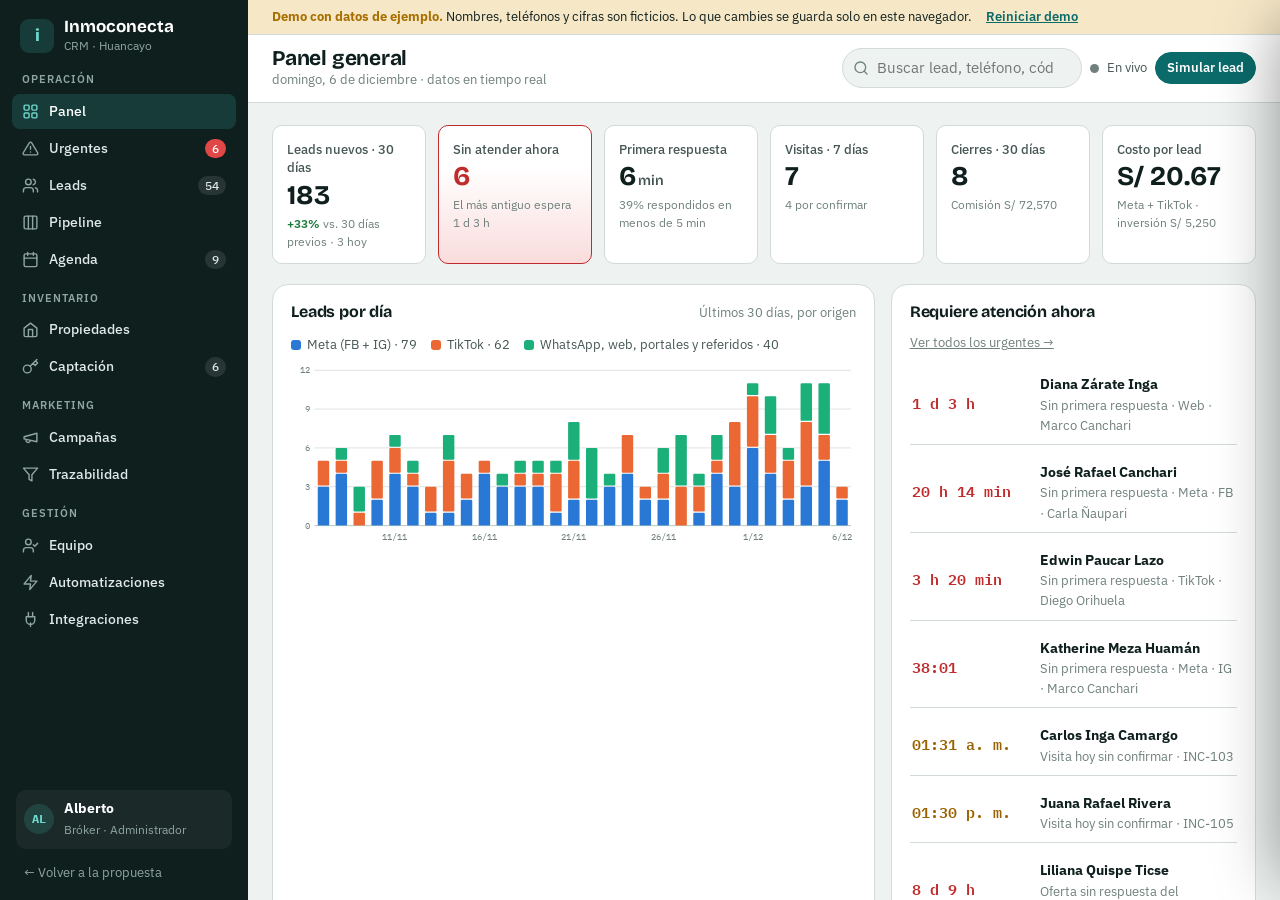
==== site/demo.html @ 9db03228 "Propuesta y demo funcional del CRM para Inmoconecta Huancayo - Página de propuesta para Alberto: dia" ====
<!doctype html>
<html lang="es">
<head>
<meta charset="utf-8">
<meta name="viewport" content="width=device-width, initial-scale=1, viewport-fit=cover">
<title>Inmoconecta CRM · Demo</title>
<meta name="description" content="Demo funcional del CRM propuesto para Inmoconecta Huancayo: leads de Meta y TikTok, urgentes, pipeline, stock de propiedades, captación y trazabilidad.">
<link rel="preconnect" href="https://fonts.googleapis.com">
<link rel="preconnect" href="https://fonts.gstatic.com" crossorigin>
<link rel="stylesheet" href="https://fonts.googleapis.com/css2?family=Bricolage+Grotesque:opsz,wght@12..96,500;12..96,700;12..96,800&family=IBM+Plex+Mono:wght@400;500;600&family=IBM+Plex+Sans:wght@400;500;600;700&display=swap">
<link rel="stylesheet" href="assets/base.css">
<link rel="stylesheet" href="assets/demo.css">
</head>
<body>
<div class="app">
  <aside class="side" id="side" aria-label="Menú principal">
    <div class="brand">
      <div class="brand-mark" aria-hidden="true">i</div>
      <div>
        <div class="brand-name">Inmoconecta</div>
        <div class="brand-sub">CRM · Huancayo</div>
      </div>
    </div>
    <nav class="nav" id="nav"></nav>
    <div class="side-foot">
      <div class="me">
        <span class="avatar">AL</span>
        <div><b>Alberto</b><span>Bróker · Administrador</span></div>
      </div>
      <a class="side-link" href="index.html">← Volver a la propuesta</a>
    </div>
  </aside>

  <div class="main">
    <div class="demo-banner" role="note">
      <span><b>Demo con datos de ejemplo.</b> Nombres, teléfonos y cifras son ficticios. Lo que cambies se guarda solo en este navegador.</span>
      <button type="button" id="reset-demo">Reiniciar demo</button>
    </div>
    <header class="top">
      <button class="btn ghost sm menu-btn" id="menu-btn" type="button" aria-label="Abrir menú"></button>
      <div class="top-titles">
        <h1 id="page-title">Panel</h1>
        <div class="sub" id="page-sub"></div>
      </div>
      <div class="top-actions">
        <div class="search">
          <span id="search-ic"></span>
          <input id="global-search" type="search" placeholder="Buscar lead, teléfono, código…" autocomplete="off" aria-label="Buscar">
          <div class="search-results" id="search-results" hidden></div>
        </div>
        <label class="live-toggle" id="live-toggle" title="Cuando está activo, entra un lead simulado de Meta o TikTok cada 45 segundos">
          <span class="live-dot"></span><span class="lbl">En vivo</span>
        </label>
        <button class="btn primary sm" id="sim-lead" type="button">Simular lead</button>
      </div>
    </header>
    <main class="view" id="view" tabindex="-1"></main>
  </div>
</div>

<div class="scrim" id="scrim" hidden></div>
<aside class="drawer" id="drawer" aria-hidden="true" role="dialog" aria-modal="true" aria-labelledby="dr-title"></aside>
<div class="toasts" id="toasts" aria-live="polite"></div>

<script src="assets/demo-data.js"></script>
<script src="assets/demo-app.js"></script>
</body>
</html>
---- site/assets/base.css ----
/* Sistema visual compartido: propuesta + demo.
   Concepto: valle del Mantaro — tinta petróleo profunda, acento verde-azulado de laguna andina,
   dorado de ichu para lo que merece atención. Superficies frías, tipografía con carácter en títulos. */
:root {
  --bg: #eef2f1;
  --surface: #ffffff;
  --surface-2: #e4eae9;
  --surface-3: #d8e0de;
  --ink: #0f1f1e;
  --ink-2: #455654;
  --muted: #6f807d;
  --line: #d2dbd9;
  --line-strong: #b7c3c1;
  --accent: #0a6b6a;
  --accent-hover: #075554;
  --accent-ink: #ffffff;
  --accent-soft: #d3ebe8;
  --gold: #a86f00;
  --gold-soft: #f6e8c7;
  --ok: #1b7a3c;
  --ok-soft: #d8efdf;
  --warn: #9a6200;
  --warn-soft: #fbecc8;
  --crit: #c02b2b;
  --crit-soft: #fadcdc;
  --crit-deep: #7d1515;
  --series-1: #2a78d6;
  --series-2: #eb6834;
  --series-3: #1baf7a;
  --shadow: 0 1px 2px rgba(15, 31, 30, .06), 0 8px 24px -12px rgba(15, 31, 30, .18);
  --font-display: "Bricolage Grotesque", "Avenir Next", "Segoe UI", system-ui, sans-serif;
  --font-body: "IBM Plex Sans", "Segoe UI", system-ui, -apple-system, sans-serif;
  --font-mono: "IBM Plex Mono", ui-monospace, "SFMono-Regular", Menlo, monospace;
  --r-sm: 6px;
  --r-md: 10px;
  --r-lg: 16px;
}
@media (prefers-color-scheme: dark) {
  :root:not([data-theme="light"]) {
    --bg: #0b1414;
    --surface: #121e1e;
    --surface-2: #192828;
    --surface-3: #213333;
    --ink: #e5eeec;
    --ink-2: #a8b9b6;
    --muted: #7d908d;
    --line: #253736;
    --line-strong: #35494a;
    --accent: #3cbcb1;
    --accent-hover: #5fd0c6;
    --accent-ink: #042221;
    --accent-soft: #123a38;
    --gold: #e3ab35;
    --gold-soft: #3a2c10;
    --ok: #47c173;
    --ok-soft: #133321;
    --warn: #e7a63c;
    --warn-soft: #3a2a0e;
    --crit: #f06767;
    --crit-soft: #3e1717;
    --crit-deep: #ff9a9a;
    --series-1: #3987e5;
    --series-2: #d95926;
    --series-3: #199e70;
    --shadow: 0 1px 2px rgba(0, 0, 0, .4), 0 10px 30px -14px rgba(0, 0, 0, .7);
    color-scheme: dark;
  }
}
:root[data-theme="dark"] {
  --bg: #0b1414;
  --surface: #121e1e;
  --surface-2: #192828;
  --surface-3: #213333;
  --ink: #e5eeec;
  --ink-2: #a8b9b6;
  --muted: #7d908d;
  --line: #253736;
  --line-strong: #35494a;
  --accent: #3cbcb1;
  --accent-hover: #5fd0c6;
  --accent-ink: #042221;
  --accent-soft: #123a38;
  --gold: #e3ab35;
  --gold-soft: #3a2c10;
  --ok: #47c173;
  --ok-soft: #133321;
  --warn: #e7a63c;
  --warn-soft: #3a2a0e;
  --crit: #f06767;
  --crit-soft: #3e1717;
  --crit-deep: #ff9a9a;
  --series-1: #3987e5;
  --series-2: #d95926;
  --series-3: #199e70;
  --shadow: 0 1px 2px rgba(0, 0, 0, .4), 0 10px 30px -14px rgba(0, 0, 0, .7);
  color-scheme: dark;
}

*, *::before, *::after { box-sizing: border-box; }
html { -webkit-text-size-adjust: 100%; }
body {
  margin: 0;
  background: var(--bg);
  color: var(--ink);
  font-family: var(--font-body);
  font-size: 15px;
  line-height: 1.5;
  -webkit-font-smoothing: antialiased;
}
h1, h2, h3, h4 { font-family: var(--font-display); margin: 0; line-height: 1.12; text-wrap: balance; letter-spacing: -0.01em; }
p { margin: 0; }
a { color: var(--accent); }
button, input, select, textarea { font: inherit; color: inherit; }
:focus-visible { outline: 2px solid var(--accent); outline-offset: 2px; border-radius: 4px; }
.mono, .num { font-family: var(--font-mono); font-variant-numeric: tabular-nums; }
.eyebrow { font-size: 12px; letter-spacing: .08em; text-transform: uppercase; color: var(--muted); font-weight: 600; }

.btn {
  display: inline-flex; align-items: center; justify-content: center; gap: 8px;
  padding: 9px 16px; border-radius: 999px; border: 1px solid var(--line-strong);
  background: var(--surface); color: var(--ink); font-weight: 600; font-size: 14px;
  cursor: pointer; text-decoration: none; white-space: nowrap;
  transition: background .15s, border-color .15s, color .15s;
}
.btn:hover { border-color: var(--accent); color: var(--accent); }
.btn.primary { background: var(--accent); border-color: var(--accent); color: var(--accent-ink); }
.btn.primary:hover { background: var(--accent-hover); border-color: var(--accent-hover); color: var(--accent-ink); }
.btn.ghost { background: transparent; border-color: transparent; }
.btn.ghost:hover { background: var(--surface-2); color: var(--ink); }
.btn.sm { padding: 5px 11px; font-size: 13px; }
.btn.danger { color: var(--crit); }
.btn.danger:hover { border-color: var(--crit); }

.pill {
  display: inline-flex; align-items: center; gap: 6px; padding: 2px 9px; border-radius: 999px;
  font-size: 12px; font-weight: 600; background: var(--surface-2); color: var(--ink-2); white-space: nowrap;
}
.pill.ok { background: var(--ok-soft); color: var(--ok); }
.pill.warn { background: var(--warn-soft); color: var(--warn); }
.pill.crit { background: var(--crit-soft); color: var(--crit); }
.pill.accent { background: var(--accent-soft); color: var(--accent); }
.pill.gold { background: var(--gold-soft); color: var(--gold); }
.dot { width: 8px; height: 8px; border-radius: 50%; background: currentColor; flex: none; }

@media (prefers-reduced-motion: reduce) {
  *, *::before, *::after { animation-duration: .01ms !important; animation-iteration-count: 1 !important; transition-duration: .01ms !important; }
}
---- site/assets/demo.css ----
/* Layout de la demo: barra lateral fija + área de trabajo; cajón lateral para fichas. */
html, body { height: 100%; }
body { overflow: hidden; }

.app { display: grid; grid-template-columns: 248px minmax(0, 1fr); height: 100%; }

/* ---------- Barra lateral ---------- */
.side {
  background: var(--ink); color: #dfe9e7; display: flex; flex-direction: column;
  padding: 18px 12px 14px; gap: 18px; overflow-y: auto; min-height: 0;
}
:root { --side-ink: #dfe9e7; --side-muted: #8fa5a2; --side-hover: rgba(255,255,255,.07); --side-active: rgba(60,188,177,.18); --side-accent: #6fd6cc; }
@media (prefers-color-scheme: dark) { :root:not([data-theme="light"]) .side { background: #070e0e; border-right: 1px solid var(--line); } }
:root[data-theme="dark"] .side { background: #070e0e; border-right: 1px solid var(--line); }

.brand { display: flex; align-items: center; gap: 10px; padding: 0 8px; }
.brand-mark {
  width: 34px; height: 34px; border-radius: 9px; display: grid; place-items: center;
  background: var(--side-active); color: var(--side-accent); font-family: var(--font-display); font-weight: 800; font-size: 17px;
}
.brand-name { font-family: var(--font-display); font-weight: 700; font-size: 17px; color: #fff; line-height: 1.1; }
.brand-sub { font-size: 11.5px; color: var(--side-muted); }

.nav { display: flex; flex-direction: column; gap: 14px; }
.nav-group { display: flex; flex-direction: column; gap: 2px; }
.nav-label { font-size: 10.5px; letter-spacing: .1em; text-transform: uppercase; color: var(--side-muted); padding: 0 10px 4px; font-weight: 600; }
.nav a {
  display: flex; align-items: center; gap: 10px; padding: 7px 10px; border-radius: 8px;
  color: var(--side-ink); text-decoration: none; font-size: 14px; font-weight: 500;
}
.nav a:hover { background: var(--side-hover); }
.nav a.active { background: var(--side-active); color: #fff; }
.nav a.active svg { color: var(--side-accent); }
.nav svg { width: 17px; height: 17px; flex: none; color: var(--side-muted); }
.nav .count {
  margin-left: auto; font-family: var(--font-mono); font-size: 11.5px; padding: 1px 7px; border-radius: 999px;
  background: rgba(255,255,255,.1); color: var(--side-ink);
}
.nav .count.hot { background: #e04848; color: #fff; }
.side-foot { margin-top: auto; display: flex; flex-direction: column; gap: 10px; padding: 0 4px; }
.me { display: flex; align-items: center; gap: 10px; padding: 8px; border-radius: 10px; background: rgba(255,255,255,.05); }
.me .avatar { background: var(--side-active); color: var(--side-accent); }
.me b { color: #fff; font-size: 13.5px; display: block; }
.me span { color: var(--side-muted); font-size: 12px; }
.side-link { color: var(--side-muted); font-size: 13px; text-decoration: none; padding: 4px 8px; }
.side-link:hover { color: #fff; }

/* ---------- Área principal ---------- */
.main { display: flex; flex-direction: column; min-width: 0; min-height: 0; }
.demo-banner {
  display: flex; flex-wrap: wrap; align-items: center; gap: 6px 14px; padding: 7px 24px;
  background: var(--gold-soft); color: var(--ink); font-size: 13px; border-bottom: 1px solid var(--line);
}
.demo-banner b { color: var(--gold); }
.demo-banner button { background: none; border: 0; padding: 0; color: var(--accent); font-weight: 600; cursor: pointer; text-decoration: underline; font-size: 13px; }
.top {
  display: flex; align-items: center; gap: 12px; padding: 12px 24px; border-bottom: 1px solid var(--line);
  background: var(--surface);
}
.top h1 { font-size: 21px; font-weight: 700; }
.top .sub { color: var(--muted); font-size: 13px; }
.top-titles { min-width: 0; }
.top-actions { margin-left: auto; display: flex; align-items: center; gap: 8px; }
.search { position: relative; }
.search input {
  width: 240px; padding: 8px 12px 8px 34px; border-radius: 999px; border: 1px solid var(--line); background: var(--bg);
}
.search svg { position: absolute; left: 11px; top: 50%; transform: translateY(-50%); width: 16px; height: 16px; color: var(--muted); }
.search-results {
  position: absolute; top: calc(100% + 6px); right: 0; width: 340px; max-height: 360px; overflow: auto; z-index: 30;
  background: var(--surface); border: 1px solid var(--line); border-radius: var(--r-md); box-shadow: var(--shadow); padding: 6px;
}
.search-results button { display: flex; width: 100%; text-align: left; gap: 10px; padding: 8px; border: 0; background: none; border-radius: 8px; cursor: pointer; align-items: center; }
.search-results button:hover { background: var(--surface-2); }
.live-toggle { display: flex; align-items: center; gap: 8px; font-size: 13px; color: var(--ink-2); cursor: pointer; user-select: none; }
.live-dot { width: 9px; height: 9px; border-radius: 50%; background: var(--muted); }
.live-toggle.on .live-dot { background: var(--ok); box-shadow: 0 0 0 0 var(--ok); animation: pulse 1.8s infinite; }
@keyframes pulse { 0% { box-shadow: 0 0 0 0 rgba(71,193,115,.55); } 70% { box-shadow: 0 0 0 8px rgba(71,193,115,0); } 100% { box-shadow: 0 0 0 0 rgba(71,193,115,0); } }
.menu-btn { display: none; }

.view { flex: 1; overflow-y: auto; padding: 22px 24px 60px; min-height: 0; }
.view-inner { max-width: 1320px; margin: 0 auto; display: flex; flex-direction: column; gap: 20px; }

/* ---------- Componentes ---------- */
.card { background: var(--surface); border: 1px solid var(--line); border-radius: var(--r-lg); padding: 18px; min-width: 0; }
.card-head { display: flex; align-items: baseline; justify-content: space-between; gap: 12px; margin-bottom: 14px; flex-wrap: wrap; }
.card-head h2, .card-head h3 { font-size: 16px; font-weight: 700; }
.card-head .hint { font-size: 12.5px; color: var(--muted); }
.grid { display: grid; gap: 16px; }
.g2 { grid-template-columns: repeat(2, minmax(0, 1fr)); }
.g3 { grid-template-columns: repeat(3, minmax(0, 1fr)); }
.g-main { grid-template-columns: minmax(0, 1.65fr) minmax(0, 1fr); }

.kpis { display: grid; grid-template-columns: repeat(6, minmax(0, 1fr)); gap: 12px; }
.kpi { background: var(--surface); border: 1px solid var(--line); border-radius: var(--r-md); padding: 14px 14px 12px; display: flex; flex-direction: column; gap: 4px; min-width: 0; }
.kpi .label { font-size: 12.5px; color: var(--ink-2); font-weight: 500; }
.kpi .value { font-family: var(--font-display); font-size: 27px; font-weight: 700; line-height: 1.1; }
.kpi .value small { font-size: 14px; font-weight: 600; color: var(--ink-2); margin-left: 2px; }
.kpi .foot { font-size: 12px; color: var(--muted); }
.kpi .foot .up { color: var(--ok); font-weight: 600; }
.kpi .foot .down { color: var(--crit); font-weight: 600; }
.kpi.alert { border-color: var(--crit); background: linear-gradient(0deg, var(--crit-soft), var(--surface) 70%); }
.kpi.alert .value { color: var(--crit); }

.toolbar { display: flex; flex-wrap: wrap; gap: 8px; align-items: center; }
.toolbar select, .toolbar input[type="search"], .field input, .field select, .field textarea {
  padding: 7px 10px; border-radius: 8px; border: 1px solid var(--line); background: var(--surface); font-size: 13.5px; min-width: 0;
}
.toolbar input[type="search"] { width: 220px; }
.toolbar .spacer { flex: 1; }
.check { display: inline-flex; align-items: center; gap: 6px; font-size: 13.5px; color: var(--ink-2); }
.seg { display: inline-flex; background: var(--surface-2); border-radius: 999px; padding: 3px; gap: 2px; }
.seg button { border: 0; background: none; padding: 5px 12px; border-radius: 999px; font-size: 13px; font-weight: 600; color: var(--ink-2); cursor: pointer; }
.seg button.on { background: var(--surface); color: var(--ink); box-shadow: 0 1px 2px rgba(0,0,0,.12); }

.table-wrap { overflow-x: auto; margin: 0 -18px; padding: 0 18px; }
table.t { width: 100%; border-collapse: collapse; font-size: 13.5px; }
.t th { text-align: left; font-weight: 600; color: var(--muted); font-size: 12px; letter-spacing: .03em; padding: 8px 10px; border-bottom: 1px solid var(--line); white-space: nowrap; }
.t td { padding: 10px; border-bottom: 1px solid var(--line); vertical-align: middle; }
.t tbody tr:last-child td { border-bottom: 0; }
.t tr.click { cursor: pointer; }
.t tr.click:hover td { background: var(--surface-2); }
.t .r { text-align: right; }
.t .num { font-size: 13px; white-space: nowrap; }
.cell-main { font-weight: 600; }
.cell-sub { font-size: 12px; color: var(--muted); }

.avatar {
  width: 30px; height: 30px; border-radius: 50%; display: inline-grid; place-items: center; flex: none;
  background: var(--accent-soft); color: var(--accent); font-size: 11.5px; font-weight: 700; font-family: var(--font-mono);
}
.avatar.sm { width: 24px; height: 24px; font-size: 10px; }
.who { display: inline-flex; align-items: center; gap: 8px; }

.src { display: inline-flex; align-items: center; gap: 6px; font-size: 12.5px; font-weight: 600; color: var(--ink-2); white-space: nowrap; }
.src i { width: 8px; height: 8px; border-radius: 2px; display: inline-block; }
.src.meta i { background: var(--series-1); }
.src.tiktok i { background: var(--series-2); }
.src.otros i { background: var(--series-3); }

.stage { display: inline-flex; padding: 2px 9px; border-radius: 999px; font-size: 12px; font-weight: 600; white-space: nowrap; background: var(--surface-2); color: var(--ink-2); }
.stage.nuevo { background: var(--gold-soft); color: var(--gold); }
.stage.contactado, .stage.calificado { background: var(--accent-soft); color: var(--accent); }
.stage.visita, .stage.negociacion, .stage.separacion { background: var(--accent); color: var(--accent-ink); }
.stage.ganado { background: var(--ok-soft); color: var(--ok); }
.stage.perdido { background: var(--crit-soft); color: var(--crit); }

.score { display: inline-flex; align-items: center; gap: 6px; font-family: var(--font-mono); font-size: 12.5px; }
.score .bar { width: 38px; height: 5px; background: var(--surface-3); border-radius: 3px; overflow: hidden; }
.score .bar span { display: block; height: 100%; background: var(--accent); border-radius: 3px; }

.wait { font-family: var(--font-mono); font-variant-numeric: tabular-nums; font-weight: 600; white-space: nowrap; }
.wait.ok { color: var(--ok); }
.wait.warn { color: var(--warn); }
.wait.crit { color: var(--crit); }

.empty { padding: 28px; text-align: center; color: var(--muted); font-size: 14px; }

/* ---------- Urgentes ---------- */
.sla-bar { display: flex; flex-wrap: wrap; gap: 8px 18px; font-size: 13px; color: var(--ink-2); align-items: center; }
.sla-bar .pill { font-size: 12px; white-space: normal; }
.urgent-list { display: flex; flex-direction: column; gap: 8px; }
.urgent {
  display: grid; grid-template-columns: 6px minmax(0, 1.4fr) minmax(0, 1.2fr) minmax(0, .9fr) 130px auto; align-items: center; gap: 14px;
  background: var(--surface); border: 1px solid var(--line); border-radius: var(--r-md); padding: 12px 14px 12px 0; overflow: hidden;
}
.urgent .stripe { align-self: stretch; margin: -12px 0; background: var(--line-strong); }
.urgent.ok .stripe { background: var(--ok); }
.urgent.warn .stripe { background: var(--warn); }
.urgent.crit .stripe { background: var(--crit); }
.urgent.crit { border-color: color-mix(in srgb, var(--crit) 40%, var(--line)); }
.urgent .timer { text-align: right; }
.urgent .timer .wait { font-size: 20px; display: block; line-height: 1.1; }
.urgent .timer small { font-size: 11.5px; color: var(--muted); }
.urgent .acts { display: flex; gap: 6px; justify-content: flex-end; flex-wrap: wrap; }
.urgent .what { font-size: 13px; color: var(--ink-2); }
.section-title { display: flex; align-items: baseline; gap: 10px; margin: 6px 0 2px; flex-wrap: wrap; }
.section-title h2 { font-size: 17px; }
.section-title .hint { font-size: 13px; color: var(--muted); }

/* ---------- Pipeline (kanban) ---------- */
.board { display: grid; grid-auto-flow: column; grid-auto-columns: minmax(250px, 1fr); gap: 12px; overflow-x: auto; padding-bottom: 8px; align-items: start; }
.col { background: var(--surface-2); border-radius: var(--r-md); padding: 10px; display: flex; flex-direction: column; gap: 8px; min-height: 200px; }
.col.drop { outline: 2px dashed var(--accent); outline-offset: -2px; }
.col-head { display: flex; align-items: baseline; justify-content: space-between; padding: 2px 4px 4px; gap: 8px; }
.col-head b { font-size: 13.5px; }
.col-head span { font-size: 12px; color: var(--muted); font-family: var(--font-mono); }
.col-sum { font-size: 11.5px; color: var(--muted); padding: 0 4px; margin-top: -6px; }
.kcard {
  background: var(--surface); border: 1px solid var(--line); border-radius: 10px; padding: 10px 11px; cursor: grab;
  display: flex; flex-direction: column; gap: 6px; font-size: 13px;
}
.kcard:hover { border-color: var(--accent); }
.kcard.dragging { opacity: .45; }
.kcard .row { display: flex; align-items: center; justify-content: space-between; gap: 8px; }
.kcard .name { font-weight: 600; font-size: 13.5px; }
.kcard .meta { color: var(--muted); font-size: 12px; }
.kcard .age { font-family: var(--font-mono); font-size: 11.5px; padding: 1px 6px; border-radius: 5px; background: var(--surface-2); color: var(--ink-2); }
.kcard .age.warn { background: var(--warn-soft); color: var(--warn); }
.kcard .age.crit { background: var(--crit-soft); color: var(--crit); }
.col-more { font-size: 12px; color: var(--muted); text-align: center; padding: 4px; }

/* ---------- Propiedades ---------- */
.props { display: grid; grid-template-columns: repeat(auto-fill, minmax(280px, 1fr)); gap: 14px; }
.prop { background: var(--surface); border: 1px solid var(--line); border-radius: var(--r-lg); overflow: hidden; cursor: pointer; display: flex; flex-direction: column; text-align: left; padding: 0; }
.prop:hover { border-color: var(--accent); }
.ph { position: relative; aspect-ratio: 16 / 8; max-width: 100%; overflow: hidden; }
.ph svg { width: 100%; height: 100%; display: block; }
.ph .tag { position: absolute; left: 10px; top: 10px; }
.ph .code { position: absolute; right: 10px; top: 10px; font-family: var(--font-mono); font-size: 11.5px; background: rgba(8,20,20,.62); color: #fff; padding: 2px 7px; border-radius: 6px; }
.ph .dom { position: absolute; left: 10px; bottom: 10px; }
.prop-body { padding: 12px 14px 14px; display: flex; flex-direction: column; gap: 6px; }
.prop .price { font-family: var(--font-display); font-weight: 700; font-size: 20px; }
.prop .addr { font-size: 13px; color: var(--ink-2); }
.prop .specs { display: flex; gap: 12px; font-size: 12.5px; color: var(--muted); flex-wrap: wrap; }
.prop .stats { display: grid; grid-template-columns: repeat(3, 1fr); gap: 6px; border-top: 1px solid var(--line); padding-top: 9px; margin-top: 4px; }
.prop .stats div { font-size: 11.5px; color: var(--muted); }
.prop .stats b { display: block; font-family: var(--font-mono); font-size: 15px; color: var(--ink); }
.chips { display: flex; flex-wrap: wrap; gap: 5px; }
.chip { font-size: 11.5px; padding: 2px 8px; border-radius: 6px; background: var(--surface-2); color: var(--ink-2); font-weight: 500; }
.chip.meta { box-shadow: inset 3px 0 0 var(--series-1); }
.chip.tiktok { box-shadow: inset 3px 0 0 var(--series-2); }

.stock-sum { display: grid; grid-template-columns: repeat(5, minmax(0, 1fr)); gap: 12px; }

/* ---------- Cajón lateral ---------- */
.scrim { position: fixed; inset: 0; background: rgba(5, 14, 14, .42); z-index: 40; opacity: 0; transition: opacity .2s; }
.scrim.show { opacity: 1; }
.drawer {
  position: fixed; top: 0; right: 0; bottom: 0; width: min(620px, 100%); background: var(--bg); z-index: 41;
  display: flex; flex-direction: column; box-shadow: -20px 0 60px -20px rgba(0,0,0,.4);
  transform: translateX(100%); transition: transform .24s cubic-bezier(.2,.7,.2,1);
  padding-top: env(safe-area-inset-top, 0px); padding-bottom: env(safe-area-inset-bottom, 0px);
}
.drawer.show { transform: none; }
.dr-head { padding: 18px 22px 14px; background: var(--surface); border-bottom: 1px solid var(--line); display: flex; flex-direction: column; gap: 10px; }
.dr-head .top-row { display: flex; align-items: flex-start; gap: 12px; }
.dr-head h2 { font-size: 22px; }
.dr-head .close { margin-left: auto; }
.dr-body { flex: 1; overflow-y: auto; padding: 18px 22px 40px; display: flex; flex-direction: column; gap: 16px; }
.dr-actions { display: flex; flex-wrap: wrap; gap: 6px; }
.kv { display: grid; grid-template-columns: repeat(2, minmax(0, 1fr)); gap: 10px 16px; }
.kv div { min-width: 0; }
.kv dt { font-size: 11.5px; color: var(--muted); font-weight: 600; letter-spacing: .03em; text-transform: uppercase; }
.kv dd { margin: 2px 0 0; font-size: 14px; overflow-wrap: anywhere; }
dl.kv { margin: 0; }
.panel { background: var(--surface); border: 1px solid var(--line); border-radius: var(--r-md); padding: 14px 16px; display: flex; flex-direction: column; gap: 10px; min-width: 0; }
.panel h3 { font-size: 14.5px; font-weight: 700; }
.panel-head { display: flex; align-items: baseline; justify-content: space-between; gap: 8px; flex-wrap: wrap; }
.panel-head .hint { font-size: 12px; color: var(--muted); }

.timeline { list-style: none; margin: 0; padding: 0; display: flex; flex-direction: column; }
.timeline li { display: grid; grid-template-columns: 22px minmax(0, 1fr); gap: 10px; position: relative; padding-bottom: 12px; }
.timeline li::before { content: ""; position: absolute; left: 10px; top: 20px; bottom: 0; width: 2px; background: var(--line); }
.timeline li:last-child::before { display: none; }
.timeline .ic { width: 22px; height: 22px; border-radius: 50%; display: grid; place-items: center; background: var(--surface-2); color: var(--ink-2); }
.timeline .ic svg { width: 12px; height: 12px; }
.timeline .ic.auto { background: var(--accent-soft); color: var(--accent); }
.timeline .ic.lost { background: var(--crit-soft); color: var(--crit); }
.timeline .ic.win { background: var(--ok-soft); color: var(--ok); }
.timeline .ic.in { background: var(--gold-soft); color: var(--gold); }
.timeline .txt { font-size: 13.5px; }
.timeline .when { font-size: 12px; color: var(--muted); }
.gap-note { font-size: 11.5px; font-family: var(--font-mono); color: var(--muted); margin: -4px 0 8px 32px; }
.gap-note.warn { color: var(--warn); }
.gap-note.crit { color: var(--crit); }

.journey { display: flex; gap: 3px; }
.journey div { flex: 1; min-width: 0; }
.journey .seg-bar { height: 6px; border-radius: 3px; background: var(--surface-3); }
.journey .done .seg-bar { background: var(--accent); }
.journey .cur .seg-bar { background: var(--gold); }
.journey .lost .seg-bar { background: var(--crit); }
.journey span { display: block; font-size: 10.5px; color: var(--muted); margin-top: 4px; white-space: nowrap; overflow: hidden; text-overflow: ellipsis; }
.journey b { display: block; font-size: 11px; font-family: var(--font-mono); font-weight: 500; color: var(--ink-2); white-space: nowrap; }

.form { display: flex; flex-direction: column; gap: 10px; }
.form-row { display: grid; grid-template-columns: repeat(2, minmax(0, 1fr)); gap: 10px; }
.field { display: flex; flex-direction: column; gap: 4px; min-width: 0; }
.field label { font-size: 12px; font-weight: 600; color: var(--ink-2); }
.field input, .field select, .field textarea { width: 100%; }
.inline-form { background: var(--surface-2); border-radius: var(--r-md); padding: 12px; display: flex; flex-direction: column; gap: 10px; }

.match { display: grid; grid-template-columns: minmax(0, 1fr) auto; gap: 8px; align-items: center; padding: 8px 0; border-bottom: 1px solid var(--line); font-size: 13px; }
.match:last-child { border-bottom: 0; }
.wa-preview { background: var(--surface-2); border-radius: 12px 12px 12px 3px; padding: 10px 12px; font-size: 13.5px; white-space: pre-wrap; border: 1px solid var(--line); }
.report { background: var(--surface-2); border-radius: var(--r-md); padding: 12px 14px; font-size: 13px; white-space: pre-wrap; font-family: var(--font-body); border: 1px solid var(--line); }

/* ---------- Gráficos ---------- */
.chart { position: relative; }
.chart svg { display: block; width: 100%; height: auto; overflow: visible; }
.chart .grid-line { stroke: var(--line); stroke-width: 1; }
.chart .axis-label { fill: var(--muted); font-size: 11px; font-family: var(--font-mono); }
.chart .bar-label { fill: var(--ink-2); font-size: 11.5px; font-family: var(--font-mono); }
.legend { display: flex; flex-wrap: wrap; gap: 14px; font-size: 12.5px; color: var(--ink-2); }
.legend span { display: inline-flex; align-items: center; gap: 6px; }
.legend i { width: 10px; height: 10px; border-radius: 3px; display: inline-block; }
.tip {
  position: absolute; pointer-events: none; background: var(--ink); color: var(--bg); font-size: 12px; padding: 7px 9px; border-radius: 8px;
  white-space: nowrap; z-index: 5; transform: translate(-50%, calc(-100% - 8px)); line-height: 1.45;
}
.hbar { display: grid; grid-template-columns: minmax(90px, 180px) minmax(0, 1fr) auto; gap: 10px; align-items: center; font-size: 13px; padding: 4px 0; }
.hbar .track { height: 12px; background: var(--surface-2); border-radius: 0 4px 4px 0; overflow: hidden; }
.hbar .fill { height: 100%; background: var(--accent); border-radius: 0 4px 4px 0; }
.hbar .fill.crit { background: var(--crit); }
.hbar .fill.gold { background: var(--gold); }
.hbar .v { font-family: var(--font-mono); font-size: 12.5px; color: var(--ink-2); text-align: right; min-width: 64px; }
.hbar .name { overflow: hidden; text-overflow: ellipsis; white-space: nowrap; }

.funnel { display: flex; flex-direction: column; gap: 4px; }
.fstep { display: grid; grid-template-columns: 130px minmax(0, 1fr) 190px; gap: 12px; align-items: center; }
.fstep .lbl { font-weight: 600; font-size: 13.5px; }
.fstep .lbl small { display: block; font-weight: 400; color: var(--muted); font-size: 11.5px; }
.fstep .barwrap { height: 30px; position: relative; }
.fstep .fbar { height: 100%; background: var(--accent); border-radius: 0 5px 5px 0; display: flex; align-items: center; padding-left: 8px; color: var(--accent-ink); font-family: var(--font-mono); font-size: 12.5px; font-weight: 600; min-width: 34px; }
.fstep .drop { font-size: 12.5px; color: var(--ink-2); }
.fstep .drop b { color: var(--crit); font-family: var(--font-mono); }
.fconv { margin-left: 142px; font-size: 11.5px; color: var(--muted); font-family: var(--font-mono); padding: 0 0 0 4px; }

.insight { display: flex; gap: 12px; align-items: flex-start; padding: 12px 14px; border-radius: var(--r-md); background: var(--accent-soft); font-size: 13.5px; }
.insight.gold { background: var(--gold-soft); }
.insight.crit { background: var(--crit-soft); }
.insight svg { width: 18px; height: 18px; flex: none; margin-top: 1px; color: var(--accent); }
.insight.gold svg { color: var(--gold); }
.insight.crit svg { color: var(--crit); }
.insight b { font-weight: 700; }

/* Agenda */
.week { display: grid; grid-template-columns: repeat(7, minmax(0, 1fr)); gap: 8px; }
.day { background: var(--surface); border: 1px solid var(--line); border-radius: var(--r-md); padding: 10px; min-height: 180px; display: flex; flex-direction: column; gap: 6px; min-width: 0; }
.day.today { border-color: var(--accent); }
.day h4 { font-family: var(--font-body); font-size: 12.5px; font-weight: 600; color: var(--ink-2); display: flex; justify-content: space-between; }
.day h4 b { font-family: var(--font-display); font-size: 20px; color: var(--ink); }
.appt { border-radius: 8px; padding: 6px 8px; font-size: 12px; background: var(--accent-soft); cursor: pointer; border: 0; text-align: left; display: flex; flex-direction: column; gap: 1px; width: 100%; }
.appt.pending { background: var(--gold-soft); }
.appt.capt { background: var(--surface-2); }
.appt b { font-family: var(--font-mono); font-size: 11.5px; }

/* Automatizaciones */
.rule { display: grid; grid-template-columns: auto minmax(0, 1fr) auto; gap: 14px; align-items: center; padding: 14px 0; border-bottom: 1px solid var(--line); }
.rule:last-child { border-bottom: 0; }
.rule h3 { font-size: 15px; font-family: var(--font-body); font-weight: 600; }
.rule .flow { font-size: 13px; color: var(--ink-2); display: flex; flex-wrap: wrap; gap: 4px 8px; margin-top: 3px; }
.rule .flow b { color: var(--accent); font-weight: 600; }
.rule .runs { font-family: var(--font-mono); font-size: 12px; color: var(--muted); text-align: right; white-space: nowrap; }
.switch { position: relative; width: 38px; height: 22px; flex: none; }
.switch input { position: absolute; opacity: 0; inset: 0; margin: 0; cursor: pointer; z-index: 1; }
.switch span { position: absolute; inset: 0; border-radius: 999px; background: var(--surface-3); transition: background .15s; }
.switch span::after { content: ""; position: absolute; top: 3px; left: 3px; width: 16px; height: 16px; border-radius: 50%; background: var(--surface); box-shadow: 0 1px 2px rgba(0,0,0,.3); transition: transform .15s; }
.switch input:checked + span { background: var(--accent); }
.switch input:checked + span::after { transform: translateX(16px); }
.switch input:focus-visible + span { outline: 2px solid var(--accent); outline-offset: 2px; }

.integ { display: grid; grid-template-columns: repeat(auto-fill, minmax(290px, 1fr)); gap: 14px; }
.integ .card { display: flex; flex-direction: column; gap: 8px; }
.integ h3 { font-size: 15.5px; }
pre.code { background: var(--ink); color: #cfe4e1; border-radius: var(--r-md); padding: 14px; font-family: var(--font-mono); font-size: 12px; overflow-x: auto; margin: 0; line-height: 1.55; }
:root[data-theme="dark"] pre.code { background: #050b0b; }
@media (prefers-color-scheme: dark) { :root:not([data-theme="light"]) pre.code { background: #050b0b; } }

/* Toasts */
.toasts { position: fixed; right: 18px; bottom: calc(18px + env(safe-area-inset-bottom, 0px)); display: flex; flex-direction: column; gap: 8px; z-index: 60; max-width: min(400px, calc(100% - 36px)); }
.toast {
  background: var(--ink); color: var(--bg); padding: 12px 14px; border-radius: 12px; box-shadow: var(--shadow); font-size: 13.5px;
  display: grid; grid-template-columns: auto minmax(0, 1fr); gap: 10px; align-items: start; animation: tin .25s ease-out;
}
.toast .tico { width: 26px; height: 26px; border-radius: 50%; display: grid; place-items: center; background: var(--accent); color: var(--accent-ink); }
.toast .tico svg { width: 14px; height: 14px; }
.toast b { display: block; }
.toast small { opacity: .75; font-size: 12px; }
.toast button { background: none; border: 0; color: inherit; text-decoration: underline; padding: 0; margin-top: 4px; font-weight: 600; cursor: pointer; font-size: 12.5px; }
@keyframes tin { from { transform: translateY(8px); opacity: 0; } to { transform: none; opacity: 1; } }

.min0 { min-width: 0; }
svg.i12 { width: 13px; height: 13px; vertical-align: -2px; }
.urgent-minis { gap: 0; }
.urgent-mini {
  display: grid; grid-template-columns: 92px minmax(0, 1fr); gap: 12px; align-items: center; text-align: left;
  background: none; border: 0; border-bottom: 1px solid var(--line); padding: 9px 2px; cursor: pointer; font-size: 13.5px; width: 100%;
}
.urgent-mini:last-child { border-bottom: 0; }
.urgent-mini:hover b { color: var(--accent); }
.urgent-mini .wait { font-size: 17px; }

.muted { color: var(--muted); }
.small { font-size: 12.5px; }
.stack { display: flex; flex-direction: column; gap: 8px; }
.row-flex { display: flex; gap: 8px; align-items: center; flex-wrap: wrap; }
.link-btn { background: none; border: 0; padding: 0; color: var(--accent); cursor: pointer; font-weight: 600; font-size: inherit; text-align: left; }
.link-btn:hover { text-decoration: underline; }

/* ---------- Responsive ---------- */
@media (max-width: 1180px) {
  .kpis { grid-template-columns: repeat(3, minmax(0, 1fr)); }
  .g-main { grid-template-columns: minmax(0, 1fr); }
  .urgent { grid-template-columns: 6px minmax(0, 1.4fr) minmax(0, 1fr) 120px; }
  .urgent .stripe { grid-row: 1 / span 2; }
  .urgent .who-col { display: none; }
  .urgent .acts { grid-column: 2 / -1; justify-content: flex-start; }
  .stock-sum { grid-template-columns: repeat(3, minmax(0, 1fr)); }
  .week { grid-template-columns: repeat(auto-fill, minmax(180px, 1fr)); }
}
@media (max-width: 900px) {
  .app { grid-template-columns: minmax(0, 1fr); }
  .side { position: fixed; inset: 0 auto 0 0; width: 270px; z-index: 50; transform: translateX(-100%); transition: transform .22s; padding-top: calc(18px + env(safe-area-inset-top, 0px)); }
  .side.open { transform: none; box-shadow: 20px 0 60px rgba(0,0,0,.35); }
  .menu-btn { display: inline-flex; }
  .search input { width: 170px; }
  .g2, .g3 { grid-template-columns: minmax(0, 1fr); }
  .fstep { grid-template-columns: 96px minmax(0, 1fr); }
  .fstep .drop { grid-column: 2; margin-top: -2px; }
  .fconv { margin-left: 108px; }
}
@media (max-width: 640px) {
  .top { padding: 10px 16px; flex-wrap: wrap; }
  .top-actions { width: 100%; margin-left: 0; }
  .search { flex: 1; }
  .search input { width: 100%; }
  .search-results { width: min(340px, calc(100vw - 32px)); left: 0; right: auto; }
  .live-toggle .lbl { display: none; }
  .demo-banner { padding: 7px 16px; }
  .view { padding: 16px 16px 60px; }
  .kpis { grid-template-columns: repeat(2, minmax(0, 1fr)); }
  .kpi .value { font-size: 23px; }
  .stock-sum { grid-template-columns: repeat(2, minmax(0, 1fr)); }
  .urgent { grid-template-columns: 6px minmax(0, 1fr) auto; row-gap: 10px; }
  .urgent .stripe { grid-row: 1 / span 3; }
  .urgent > div:nth-child(2) { grid-column: 2; grid-row: 1; }
  .urgent .timer { grid-column: 3; grid-row: 1; }
  .urgent .what-col { grid-column: 2 / -1; grid-row: 2; }
  .urgent .acts { grid-column: 2 / -1; grid-row: 3; }
  .urgent .timer .wait { font-size: 17px; }
  .kv, .form-row { grid-template-columns: minmax(0, 1fr); }
  .dr-head, .dr-body { padding-left: 16px; padding-right: 16px; }
  .hbar { grid-template-columns: minmax(70px, 110px) minmax(0, 1fr) auto; }
  .rule { grid-template-columns: auto minmax(0, 1fr); }
  .rule .runs { grid-column: 2; text-align: left; }
}

/* Ajustes finos */
.btn svg { width: 16px; height: 16px; flex: none; }
.btn.sm svg { width: 14px; height: 14px; }
.menu-btn svg { width: 20px; height: 20px; }
.kcard .age { white-space: nowrap; flex: none; }
.urgent-mini { grid-template-columns: 116px minmax(0, 1fr); }
.urgent-mini .wait { font-size: 15px; }
@media (max-width: 640px) {
  .toasts { left: 16px; right: 16px; max-width: none; }
  .toast:not(:last-child) { display: none; }
}
.top .sub { overflow-wrap: anywhere; }
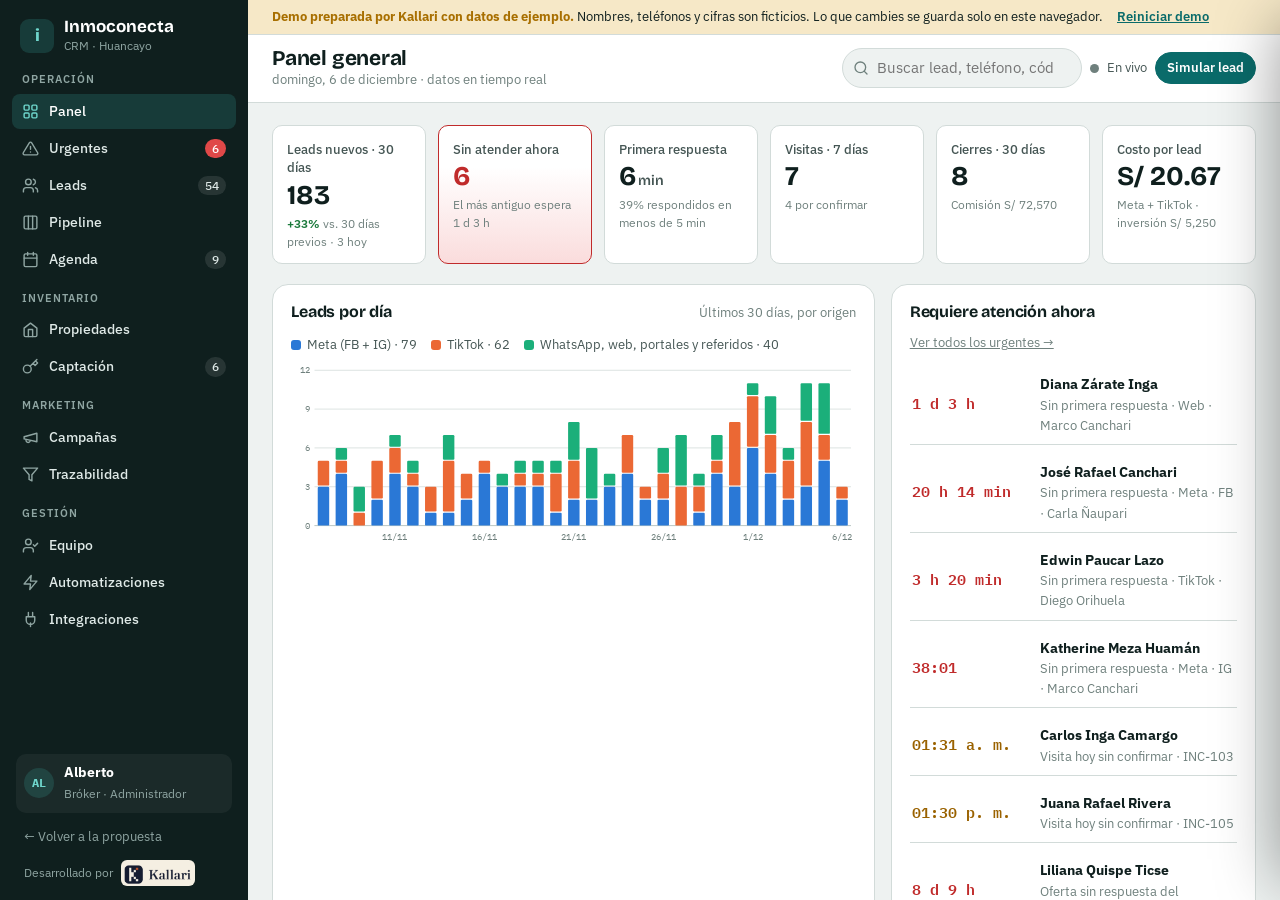
==== commit a33f9f23: "Marca Kallari, sección de inversión y contacto de José Cacya - Logo de Kallari en la propuesta y en " ====
--- a/site/demo.html
+++ b/site/demo.html
@@ -28,12 +28,13 @@
         <div><b>Alberto</b><span>Bróker · Administrador</span></div>
       </div>
       <a class="side-link" href="index.html">← Volver a la propuesta</a>
+      <div class="made-by"><span>Desarrollado por</span><img src="assets/kallari-logo.png" width="123" height="43" alt="Kallari"></div>
     </div>
   </aside>
 
   <div class="main">
     <div class="demo-banner" role="note">
-      <span><b>Demo con datos de ejemplo.</b> Nombres, teléfonos y cifras son ficticios. Lo que cambies se guarda solo en este navegador.</span>
+      <span><b>Demo preparada por Kallari con datos de ejemplo.</b> Nombres, teléfonos y cifras son ficticios. Lo que cambies se guarda solo en este navegador.</span>
       <button type="button" id="reset-demo">Reiniciar demo</button>
     </div>
     <header class="top">
--- a/site/assets/demo.css
+++ b/site/assets/demo.css
@@ -449,3 +449,5 @@
   .toast:not(:last-child) { display: none; }
 }
 .top .sub { overflow-wrap: anywhere; }
+.made-by { display: flex; align-items: center; gap: 8px; padding: 0 8px; font-size: 11.5px; color: var(--side-muted); }
+.made-by img { height: 26px; width: auto; border-radius: 6px; }
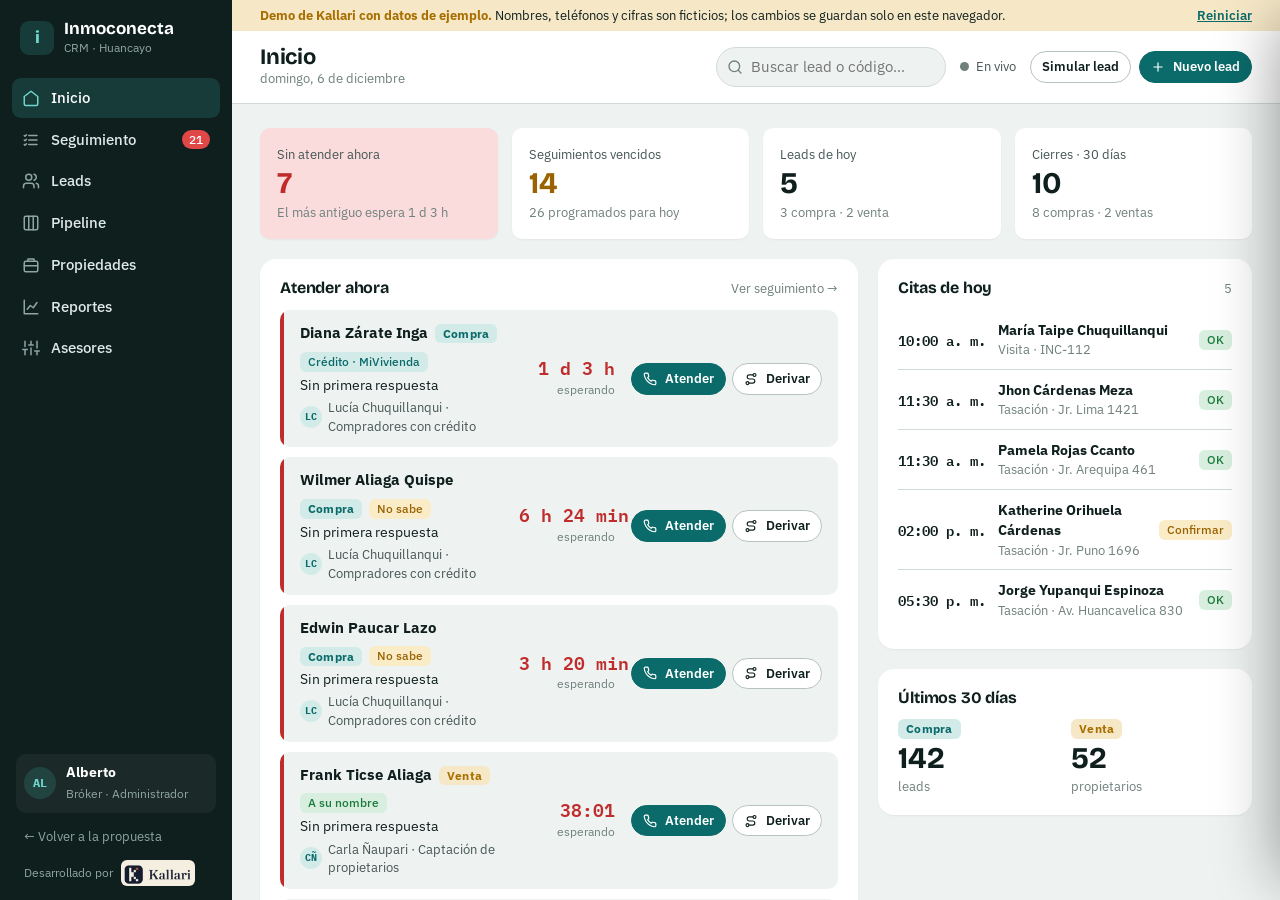
==== commit f58e50f7: "Demo según el proceso de venta de Inmoconecta - Leads de compra y de venta separados, con etapas pro" ====
--- a/site/demo.html
+++ b/site/demo.html
@@ -3,8 +3,9 @@
 <head>
 <meta charset="utf-8">
 <meta name="viewport" content="width=device-width, initial-scale=1, viewport-fit=cover">
+<meta name="theme-color" content="#0f1f1e">
 <title>Inmoconecta CRM · Demo</title>
-<meta name="description" content="Demo funcional del CRM propuesto para Inmoconecta Huancayo: leads de Meta y TikTok, urgentes, pipeline, stock de propiedades, captación y trazabilidad.">
+<meta name="description" content="Demo funcional del CRM propuesto por Kallari para Inmoconecta Huancayo: leads de compra y venta, derivación por perfil de asesor, seguimiento, captación y stock.">
 <link rel="preconnect" href="https://fonts.googleapis.com">
 <link rel="preconnect" href="https://fonts.gstatic.com" crossorigin>
 <link rel="stylesheet" href="https://fonts.googleapis.com/css2?family=Bricolage+Grotesque:opsz,wght@12..96,500;12..96,700;12..96,800&family=IBM+Plex+Mono:wght@400;500;600&family=IBM+Plex+Sans:wght@400;500;600;700&display=swap">
@@ -13,7 +14,7 @@
 </head>
 <body>
 <div class="app">
-  <aside class="side" id="side" aria-label="Menú principal">
+  <aside class="side" aria-label="Menú principal">
     <div class="brand">
       <div class="brand-mark" aria-hidden="true">i</div>
       <div>
@@ -34,31 +35,31 @@
 
   <div class="main">
     <div class="demo-banner" role="note">
-      <span><b>Demo preparada por Kallari con datos de ejemplo.</b> Nombres, teléfonos y cifras son ficticios. Lo que cambies se guarda solo en este navegador.</span>
-      <button type="button" id="reset-demo">Reiniciar demo</button>
+      <span><b>Demo de Kallari con datos de ejemplo.</b><span class="hide-sm"> Nombres, teléfonos y cifras son ficticios; los cambios se guardan solo en este navegador.</span></span>
+      <button type="button" id="reset-demo">Reiniciar</button>
     </div>
     <header class="top">
-      <button class="btn ghost sm menu-btn" id="menu-btn" type="button" aria-label="Abrir menú"></button>
       <div class="top-titles">
-        <h1 id="page-title">Panel</h1>
+        <h1 id="page-title">Inicio</h1>
         <div class="sub" id="page-sub"></div>
       </div>
       <div class="top-actions">
-        <div class="search">
+        <div class="search hide-sm">
           <span id="search-ic"></span>
-          <input id="global-search" type="search" placeholder="Buscar lead, teléfono, código…" autocomplete="off" aria-label="Buscar">
+          <input id="global-search" type="search" placeholder="Buscar lead o código…" autocomplete="off" aria-label="Buscar">
           <div class="search-results" id="search-results" hidden></div>
         </div>
-        <label class="live-toggle" id="live-toggle" title="Cuando está activo, entra un lead simulado de Meta o TikTok cada 45 segundos">
-          <span class="live-dot"></span><span class="lbl">En vivo</span>
-        </label>
-        <button class="btn primary sm" id="sim-lead" type="button">Simular lead</button>
+        <button type="button" class="live-toggle hide-sm" id="live-toggle" title="Entra un lead simulado cada 45 segundos" aria-pressed="false"><span class="live-dot"></span><span>En vivo</span></button>
+        <button class="btn sm hide-sm" id="sim-lead" type="button">Simular lead</button>
+        <button class="btn primary sm" id="new-lead-top" type="button"></button>
       </div>
     </header>
     <main class="view" id="view" tabindex="-1"></main>
   </div>
 </div>
 
+<nav class="bottom-nav" id="bottom-nav" aria-label="Navegación"></nav>
+<div class="sheet" id="sheet" hidden></div>
 <div class="scrim" id="scrim" hidden></div>
 <aside class="drawer" id="drawer" aria-hidden="true" role="dialog" aria-modal="true" aria-labelledby="dr-title"></aside>
 <div class="toasts" id="toasts" aria-live="polite"></div>
--- a/site/assets/demo.css
+++ b/site/assets/demo.css
@@ -1,42 +1,27 @@
-/* Layout de la demo: barra lateral fija + área de trabajo; cajón lateral para fichas. */
+/* Layout de la demo. Escritorio: barra lateral + área de trabajo. Celular: barra inferior + hoja "Más".
+   Menos bordes y colores: la jerarquía la marcan el espacio y el peso tipográfico. */
 html, body { height: 100%; }
 body { overflow: hidden; }
-
-.app { display: grid; grid-template-columns: 248px minmax(0, 1fr); height: 100%; }
+:root { --side-ink: #dfe9e7; --side-muted: #8fa5a2; --side-hover: rgba(255,255,255,.07); --side-active: rgba(60,188,177,.18); --side-accent: #6fd6cc; --side-bg: #0f1f1e; --bn-h: 64px; }
+@media (prefers-color-scheme: dark) { :root:not([data-theme="light"]) { --side-bg: #070e0e; } }
+:root[data-theme="dark"] { --side-bg: #070e0e; }
+
+.app { display: grid; grid-template-columns: 232px minmax(0, 1fr); height: 100%; }
 
 /* ---------- Barra lateral ---------- */
-.side {
-  background: var(--ink); color: #dfe9e7; display: flex; flex-direction: column;
-  padding: 18px 12px 14px; gap: 18px; overflow-y: auto; min-height: 0;
-}
-:root { --side-ink: #dfe9e7; --side-muted: #8fa5a2; --side-hover: rgba(255,255,255,.07); --side-active: rgba(60,188,177,.18); --side-accent: #6fd6cc; }
-@media (prefers-color-scheme: dark) { :root:not([data-theme="light"]) .side { background: #070e0e; border-right: 1px solid var(--line); } }
-:root[data-theme="dark"] .side { background: #070e0e; border-right: 1px solid var(--line); }
-
+.side { background: var(--side-bg); color: var(--side-ink); display: flex; flex-direction: column; padding: 20px 12px 14px; gap: 22px; overflow-y: auto; min-height: 0; }
 .brand { display: flex; align-items: center; gap: 10px; padding: 0 8px; }
-.brand-mark {
-  width: 34px; height: 34px; border-radius: 9px; display: grid; place-items: center;
-  background: var(--side-active); color: var(--side-accent); font-family: var(--font-display); font-weight: 800; font-size: 17px;
-}
+.brand-mark { width: 34px; height: 34px; border-radius: 9px; display: grid; place-items: center; background: var(--side-active); color: var(--side-accent); font-family: var(--font-display); font-weight: 800; font-size: 17px; }
 .brand-name { font-family: var(--font-display); font-weight: 700; font-size: 17px; color: #fff; line-height: 1.1; }
 .brand-sub { font-size: 11.5px; color: var(--side-muted); }
-
-.nav { display: flex; flex-direction: column; gap: 14px; }
-.nav-group { display: flex; flex-direction: column; gap: 2px; }
-.nav-label { font-size: 10.5px; letter-spacing: .1em; text-transform: uppercase; color: var(--side-muted); padding: 0 10px 4px; font-weight: 600; }
-.nav a {
-  display: flex; align-items: center; gap: 10px; padding: 7px 10px; border-radius: 8px;
-  color: var(--side-ink); text-decoration: none; font-size: 14px; font-weight: 500;
-}
+.nav { display: flex; flex-direction: column; gap: 2px; }
+.nav a { display: flex; align-items: center; gap: 11px; padding: 9px 10px; border-radius: 9px; color: var(--side-ink); text-decoration: none; font-size: 14.5px; font-weight: 500; }
 .nav a:hover { background: var(--side-hover); }
 .nav a.active { background: var(--side-active); color: #fff; }
 .nav a.active svg { color: var(--side-accent); }
-.nav svg { width: 17px; height: 17px; flex: none; color: var(--side-muted); }
-.nav .count {
-  margin-left: auto; font-family: var(--font-mono); font-size: 11.5px; padding: 1px 7px; border-radius: 999px;
-  background: rgba(255,255,255,.1); color: var(--side-ink);
-}
-.nav .count.hot { background: #e04848; color: #fff; }
+.nav svg { width: 18px; height: 18px; flex: none; color: var(--side-muted); }
+.count { margin-left: auto; font-family: var(--font-mono); font-size: 11.5px; padding: 1px 7px; border-radius: 999px; background: rgba(255,255,255,.1); color: var(--side-ink); }
+.count.hot { background: #e04848; color: #fff; }
 .side-foot { margin-top: auto; display: flex; flex-direction: column; gap: 10px; padding: 0 4px; }
 .me { display: flex; align-items: center; gap: 10px; padding: 8px; border-radius: 10px; background: rgba(255,255,255,.05); }
 .me .avatar { background: var(--side-active); color: var(--side-accent); }
@@ -44,215 +29,287 @@
 .me span { color: var(--side-muted); font-size: 12px; }
 .side-link { color: var(--side-muted); font-size: 13px; text-decoration: none; padding: 4px 8px; }
 .side-link:hover { color: #fff; }
+.made-by { display: flex; align-items: center; gap: 8px; padding: 0 8px; font-size: 11.5px; color: var(--side-muted); }
+.made-by img { height: 26px; width: auto; border-radius: 6px; }
 
 /* ---------- Área principal ---------- */
 .main { display: flex; flex-direction: column; min-width: 0; min-height: 0; }
-.demo-banner {
-  display: flex; flex-wrap: wrap; align-items: center; gap: 6px 14px; padding: 7px 24px;
-  background: var(--gold-soft); color: var(--ink); font-size: 13px; border-bottom: 1px solid var(--line);
-}
+.demo-banner { display: flex; align-items: center; gap: 12px; padding: 6px 28px; background: var(--gold-soft); font-size: 12.5px; }
 .demo-banner b { color: var(--gold); }
-.demo-banner button { background: none; border: 0; padding: 0; color: var(--accent); font-weight: 600; cursor: pointer; text-decoration: underline; font-size: 13px; }
-.top {
-  display: flex; align-items: center; gap: 12px; padding: 12px 24px; border-bottom: 1px solid var(--line);
-  background: var(--surface);
-}
-.top h1 { font-size: 21px; font-weight: 700; }
-.top .sub { color: var(--muted); font-size: 13px; }
+.demo-banner button { margin-left: auto; background: none; border: 0; padding: 0; color: var(--accent); font-weight: 600; cursor: pointer; text-decoration: underline; font-size: 12.5px; }
+.top { display: flex; align-items: center; gap: 12px; padding: 14px 28px; background: var(--surface); border-bottom: 1px solid var(--line); }
+.top h1 { font-size: 22px; font-weight: 700; }
+.top .sub { color: var(--muted); font-size: 13px; overflow-wrap: anywhere; }
 .top-titles { min-width: 0; }
 .top-actions { margin-left: auto; display: flex; align-items: center; gap: 8px; }
 .search { position: relative; }
-.search input {
-  width: 240px; padding: 8px 12px 8px 34px; border-radius: 999px; border: 1px solid var(--line); background: var(--bg);
+.search input { width: 230px; padding: 8px 12px 8px 34px; border-radius: 999px; border: 1px solid var(--line); background: var(--bg); }
+.search svg { position: absolute; left: 11px; top: 50%; transform: translateY(-50%); width: 16px; height: 16px; color: var(--muted); }
+.search-results { position: absolute; top: calc(100% + 6px); right: 0; width: 320px; max-height: 360px; overflow: auto; z-index: 30; background: var(--surface); border: 1px solid var(--line); border-radius: var(--r-md); box-shadow: var(--shadow); padding: 6px; }
+.search-results button { display: block; width: 100%; text-align: left; padding: 8px 10px; border: 0; background: none; border-radius: 8px; cursor: pointer; }
+.search-results button:hover { background: var(--surface-2); }
+.search-results small { display: block; color: var(--muted); font-size: 12px; }
+.live-toggle { display: inline-flex; align-items: center; gap: 7px; font-size: 13px; color: var(--ink-2); cursor: pointer; background: none; border: 0; padding: 6px; }
+.live-dot { width: 9px; height: 9px; border-radius: 50%; background: var(--muted); }
+.live-toggle.on .live-dot { background: var(--ok); animation: pulse 1.8s infinite; }
+@keyframes pulse { 0% { box-shadow: 0 0 0 0 rgba(71,193,115,.55); } 70% { box-shadow: 0 0 0 8px rgba(71,193,115,0); } 100% { box-shadow: 0 0 0 0 rgba(71,193,115,0); } }
+
+.view { flex: 1; overflow-y: auto; padding: 24px 28px 64px; min-height: 0; }
+.view-inner { max-width: 1180px; margin: 0 auto; display: flex; flex-direction: column; gap: 20px; }
+
+/* ---------- Bloques ---------- */
+.card { background: var(--surface); border-radius: var(--r-lg); padding: 20px; min-width: 0; box-shadow: 0 1px 2px rgba(15,31,30,.05); }
+.card-head { display: flex; align-items: baseline; justify-content: space-between; gap: 12px; margin-bottom: 12px; }
+.card-head h2 { font-size: 16px; font-weight: 700; }
+.card-head .hint { font-size: 13px; color: var(--muted); text-decoration: none; }
+a.hint:hover { color: var(--accent); }
+.grid { display: grid; gap: 20px; }
+.g2 { grid-template-columns: repeat(2, minmax(0, 1fr)); }
+.g-main { grid-template-columns: minmax(0, 1.6fr) minmax(0, 1fr); align-items: start; }
+.stack { display: flex; flex-direction: column; gap: 20px; min-width: 0; }
+
+.kpis { display: grid; grid-template-columns: repeat(4, minmax(0, 1fr)); gap: 14px; }
+.kpis.k3 { grid-template-columns: repeat(3, minmax(0, 1fr)); }
+.kpi { background: var(--surface); border-radius: var(--r-md); padding: 16px; display: flex; flex-direction: column; gap: 2px; min-width: 0; color: inherit; text-decoration: none; box-shadow: 0 1px 2px rgba(15,31,30,.05); border: 1px solid transparent; }
+a.kpi:hover { border-color: var(--accent); }
+.kpi .label { font-size: 13px; color: var(--ink-2); }
+.kpi .value { font-family: var(--font-display); font-size: 30px; font-weight: 700; line-height: 1.15; }
+.kpi .value small { font-size: 15px; color: var(--ink-2); }
+.kpi .foot { font-size: 12.5px; color: var(--muted); }
+.kpi.alert { background: var(--crit-soft); }
+.kpi.alert .value { color: var(--crit); }
+.kpi.warn .value { color: var(--warn); }
+
+.toolbar { display: flex; flex-wrap: wrap; gap: 10px; align-items: center; }
+.toolbar .push { margin-left: auto; }
+.toolbar select, .toolbar input[type="search"], .field input, .field select, .field textarea, .kv select, .panel-head select {
+  padding: 8px 10px; border-radius: 9px; border: 1px solid var(--line); background: var(--surface); font-size: 14px; min-width: 0;
 }
-.search svg { position: absolute; left: 11px; top: 50%; transform: translateY(-50%); width: 16px; height: 16px; color: var(--muted); }
-.search-results {
-  position: absolute; top: calc(100% + 6px); right: 0; width: 340px; max-height: 360px; overflow: auto; z-index: 30;
-  background: var(--surface); border: 1px solid var(--line); border-radius: var(--r-md); box-shadow: var(--shadow); padding: 6px;
-}
-.search-results button { display: flex; width: 100%; text-align: left; gap: 10px; padding: 8px; border: 0; background: none; border-radius: 8px; cursor: pointer; align-items: center; }
-.search-results button:hover { background: var(--surface-2); }
-.live-toggle { display: flex; align-items: center; gap: 8px; font-size: 13px; color: var(--ink-2); cursor: pointer; user-select: none; }
-.live-dot { width: 9px; height: 9px; border-radius: 50%; background: var(--muted); }
-.live-toggle.on .live-dot { background: var(--ok); box-shadow: 0 0 0 0 var(--ok); animation: pulse 1.8s infinite; }
-@keyframes pulse { 0% { box-shadow: 0 0 0 0 rgba(71,193,115,.55); } 70% { box-shadow: 0 0 0 8px rgba(71,193,115,0); } 100% { box-shadow: 0 0 0 0 rgba(71,193,115,0); } }
-.menu-btn { display: none; }
-
-.view { flex: 1; overflow-y: auto; padding: 22px 24px 60px; min-height: 0; }
-.view-inner { max-width: 1320px; margin: 0 auto; display: flex; flex-direction: column; gap: 20px; }
-
-/* ---------- Componentes ---------- */
-.card { background: var(--surface); border: 1px solid var(--line); border-radius: var(--r-lg); padding: 18px; min-width: 0; }
-.card-head { display: flex; align-items: baseline; justify-content: space-between; gap: 12px; margin-bottom: 14px; flex-wrap: wrap; }
-.card-head h2, .card-head h3 { font-size: 16px; font-weight: 700; }
-.card-head .hint { font-size: 12.5px; color: var(--muted); }
-.grid { display: grid; gap: 16px; }
-.g2 { grid-template-columns: repeat(2, minmax(0, 1fr)); }
-.g3 { grid-template-columns: repeat(3, minmax(0, 1fr)); }
-.g-main { grid-template-columns: minmax(0, 1.65fr) minmax(0, 1fr); }
-
-.kpis { display: grid; grid-template-columns: repeat(6, minmax(0, 1fr)); gap: 12px; }
-.kpi { background: var(--surface); border: 1px solid var(--line); border-radius: var(--r-md); padding: 14px 14px 12px; display: flex; flex-direction: column; gap: 4px; min-width: 0; }
-.kpi .label { font-size: 12.5px; color: var(--ink-2); font-weight: 500; }
-.kpi .value { font-family: var(--font-display); font-size: 27px; font-weight: 700; line-height: 1.1; }
-.kpi .value small { font-size: 14px; font-weight: 600; color: var(--ink-2); margin-left: 2px; }
-.kpi .foot { font-size: 12px; color: var(--muted); }
-.kpi .foot .up { color: var(--ok); font-weight: 600; }
-.kpi .foot .down { color: var(--crit); font-weight: 600; }
-.kpi.alert { border-color: var(--crit); background: linear-gradient(0deg, var(--crit-soft), var(--surface) 70%); }
-.kpi.alert .value { color: var(--crit); }
-
-.toolbar { display: flex; flex-wrap: wrap; gap: 8px; align-items: center; }
-.toolbar select, .toolbar input[type="search"], .field input, .field select, .field textarea {
-  padding: 7px 10px; border-radius: 8px; border: 1px solid var(--line); background: var(--surface); font-size: 13.5px; min-width: 0;
-}
-.toolbar input[type="search"] { width: 220px; }
-.toolbar .spacer { flex: 1; }
+.toolbar input[type="search"] { flex: 1 1 220px; max-width: 340px; }
 .check { display: inline-flex; align-items: center; gap: 6px; font-size: 13.5px; color: var(--ink-2); }
-.seg { display: inline-flex; background: var(--surface-2); border-radius: 999px; padding: 3px; gap: 2px; }
-.seg button { border: 0; background: none; padding: 5px 12px; border-radius: 999px; font-size: 13px; font-weight: 600; color: var(--ink-2); cursor: pointer; }
+.seg { display: inline-flex; background: var(--surface-2); border-radius: 999px; padding: 3px; gap: 2px; flex-wrap: wrap; }
+.seg button { border: 0; background: none; padding: 6px 13px; border-radius: 999px; font-size: 13.5px; font-weight: 600; color: var(--ink-2); cursor: pointer; }
 .seg button.on { background: var(--surface); color: var(--ink); box-shadow: 0 1px 2px rgba(0,0,0,.12); }
 
-.table-wrap { overflow-x: auto; margin: 0 -18px; padding: 0 18px; }
-table.t { width: 100%; border-collapse: collapse; font-size: 13.5px; }
-.t th { text-align: left; font-weight: 600; color: var(--muted); font-size: 12px; letter-spacing: .03em; padding: 8px 10px; border-bottom: 1px solid var(--line); white-space: nowrap; }
-.t td { padding: 10px; border-bottom: 1px solid var(--line); vertical-align: middle; }
-.t tbody tr:last-child td { border-bottom: 0; }
-.t tr.click { cursor: pointer; }
-.t tr.click:hover td { background: var(--surface-2); }
-.t .r { text-align: right; }
-.t .num { font-size: 13px; white-space: nowrap; }
+.tabs { display: flex; gap: 4px; border-bottom: 1px solid var(--line); overflow-x: auto; scrollbar-width: none; }
+.tabs::-webkit-scrollbar { display: none; }
+.tabs button { border: 0; background: none; padding: 10px 14px; font-size: 14.5px; font-weight: 600; color: var(--ink-2); cursor: pointer; border-bottom: 2px solid transparent; margin-bottom: -1px; white-space: nowrap; display: inline-flex; align-items: center; gap: 7px; }
+.tabs button.on { color: var(--ink); border-color: var(--accent); }
+.tabs .n { font-family: var(--font-mono); font-size: 12px; padding: 0 7px; border-radius: 999px; background: var(--surface-2); color: var(--ink-2); }
+.tabs .n.hot { background: var(--crit); color: #fff; }
+.note { font-size: 13.5px; color: var(--muted); margin-top: -6px; }
+
+.avatar { width: 32px; height: 32px; border-radius: 50%; display: inline-grid; place-items: center; flex: none; background: var(--accent-soft); color: var(--accent); font-size: 11.5px; font-weight: 700; font-family: var(--font-mono); }
+.avatar.xs { width: 22px; height: 22px; font-size: 9.5px; }
+.who { display: inline-flex; align-items: center; gap: 10px; min-width: 0; }
 .cell-main { font-weight: 600; }
-.cell-sub { font-size: 12px; color: var(--muted); }
-
-.avatar {
-  width: 30px; height: 30px; border-radius: 50%; display: inline-grid; place-items: center; flex: none;
-  background: var(--accent-soft); color: var(--accent); font-size: 11.5px; font-weight: 700; font-family: var(--font-mono);
-}
-.avatar.sm { width: 24px; height: 24px; font-size: 10px; }
-.who { display: inline-flex; align-items: center; gap: 8px; }
-
-.src { display: inline-flex; align-items: center; gap: 6px; font-size: 12.5px; font-weight: 600; color: var(--ink-2); white-space: nowrap; }
-.src i { width: 8px; height: 8px; border-radius: 2px; display: inline-block; }
-.src.meta i { background: var(--series-1); }
-.src.tiktok i { background: var(--series-2); }
-.src.otros i { background: var(--series-3); }
-
-.stage { display: inline-flex; padding: 2px 9px; border-radius: 999px; font-size: 12px; font-weight: 600; white-space: nowrap; background: var(--surface-2); color: var(--ink-2); }
-.stage.nuevo { background: var(--gold-soft); color: var(--gold); }
-.stage.contactado, .stage.calificado { background: var(--accent-soft); color: var(--accent); }
-.stage.visita, .stage.negociacion, .stage.separacion { background: var(--accent); color: var(--accent-ink); }
-.stage.ganado { background: var(--ok-soft); color: var(--ok); }
-.stage.perdido { background: var(--crit-soft); color: var(--crit); }
-
-.score { display: inline-flex; align-items: center; gap: 6px; font-family: var(--font-mono); font-size: 12.5px; }
-.score .bar { width: 38px; height: 5px; background: var(--surface-3); border-radius: 3px; overflow: hidden; }
-.score .bar span { display: block; height: 100%; background: var(--accent); border-radius: 3px; }
-
+.cell-sub { font-size: 12.5px; color: var(--muted); }
+
+.tipo { display: inline-flex; align-items: center; padding: 1px 8px; border-radius: 6px; font-size: 11.5px; font-weight: 700; letter-spacing: .02em; white-space: nowrap; }
+.tipo.compra { background: var(--accent-soft); color: var(--accent); }
+.tipo.venta { background: var(--gold-soft); color: var(--gold); }
+.fact { display: inline-flex; align-items: center; padding: 1px 8px; border-radius: 6px; font-size: 12px; font-weight: 500; white-space: nowrap; background: var(--surface-2); color: var(--ink-2); }
+.fact.ok { color: var(--ok); background: var(--ok-soft); }
+.fact.warn { color: var(--warn); background: var(--warn-soft); }
+.fact.crit { color: var(--crit); background: var(--crit-soft); }
+.fact.accent { color: var(--accent); background: var(--accent-soft); }
+.stage-txt { font-size: 13px; color: var(--ink-2); }
+.stage-txt.lost { color: var(--crit); }
+.stage-txt.won { color: var(--ok); font-weight: 600; }
 .wait { font-family: var(--font-mono); font-variant-numeric: tabular-nums; font-weight: 600; white-space: nowrap; }
 .wait.ok { color: var(--ok); }
 .wait.warn { color: var(--warn); }
 .wait.crit { color: var(--crit); }
-
-.empty { padding: 28px; text-align: center; color: var(--muted); font-size: 14px; }
-
-/* ---------- Urgentes ---------- */
-.sla-bar { display: flex; flex-wrap: wrap; gap: 8px 18px; font-size: 13px; color: var(--ink-2); align-items: center; }
-.sla-bar .pill { font-size: 12px; white-space: normal; }
-.urgent-list { display: flex; flex-direction: column; gap: 8px; }
-.urgent {
-  display: grid; grid-template-columns: 6px minmax(0, 1.4fr) minmax(0, 1.2fr) minmax(0, .9fr) 130px auto; align-items: center; gap: 14px;
-  background: var(--surface); border: 1px solid var(--line); border-radius: var(--r-md); padding: 12px 14px 12px 0; overflow: hidden;
-}
-.urgent .stripe { align-self: stretch; margin: -12px 0; background: var(--line-strong); }
-.urgent.ok .stripe { background: var(--ok); }
-.urgent.warn .stripe { background: var(--warn); }
-.urgent.crit .stripe { background: var(--crit); }
-.urgent.crit { border-color: color-mix(in srgb, var(--crit) 40%, var(--line)); }
-.urgent .timer { text-align: right; }
-.urgent .timer .wait { font-size: 20px; display: block; line-height: 1.1; }
-.urgent .timer small { font-size: 11.5px; color: var(--muted); }
-.urgent .acts { display: flex; gap: 6px; justify-content: flex-end; flex-wrap: wrap; }
-.urgent .what { font-size: 13px; color: var(--ink-2); }
-.section-title { display: flex; align-items: baseline; gap: 10px; margin: 6px 0 2px; flex-wrap: wrap; }
-.section-title h2 { font-size: 17px; }
-.section-title .hint { font-size: 13px; color: var(--muted); }
-
-/* ---------- Pipeline (kanban) ---------- */
-.board { display: grid; grid-auto-flow: column; grid-auto-columns: minmax(250px, 1fr); gap: 12px; overflow-x: auto; padding-bottom: 8px; align-items: start; }
-.col { background: var(--surface-2); border-radius: var(--r-md); padding: 10px; display: flex; flex-direction: column; gap: 8px; min-height: 200px; }
+.empty { padding: 26px; text-align: center; color: var(--muted); font-size: 14px; }
+.muted { color: var(--muted); }
+.small { font-size: 13px; }
+.ok-txt { color: var(--ok); }
+.crit-txt { color: var(--crit); }
+.min0 { min-width: 0; }
+.row-flex { display: flex; gap: 8px; align-items: center; flex-wrap: wrap; }
+.row-between { display: flex; gap: 10px; align-items: center; justify-content: space-between; }
+.link-btn { background: none; border: 0; padding: 0; color: var(--accent); cursor: pointer; font-weight: 600; font-size: inherit; text-align: left; }
+.link-btn:hover { text-decoration: underline; }
+svg.i12 { width: 14px; height: 14px; vertical-align: -2px; }
+.btn svg { width: 16px; height: 16px; flex: none; }
+.btn.sm svg { width: 14px; height: 14px; }
+.btn.more { align-self: center; }
+
+/* ---------- Filas de seguimiento ---------- */
+.flist { display: flex; flex-direction: column; gap: 10px; }
+.frow { display: grid; grid-template-columns: 4px minmax(0, 1fr) 96px auto; gap: 16px; align-items: center; background: var(--surface); border-radius: var(--r-md); padding: 12px 16px 12px 0; box-shadow: 0 1px 2px rgba(15,31,30,.05); overflow: hidden; }
+.card .frow { box-shadow: none; background: var(--bg); }
+.frow .stripe { align-self: stretch; margin: -12px 0; background: var(--line); }
+.frow.ok .stripe { background: var(--ok); }
+.frow.warn .stripe { background: var(--warn); }
+.frow.crit .stripe { background: var(--crit); }
+.frow-main { display: flex; flex-direction: column; gap: 3px; text-align: left; background: none; border: 0; padding: 0; cursor: pointer; min-width: 0; color: inherit; }
+.frow-main:hover b { color: var(--accent); }
+.frow-top { display: flex; align-items: center; gap: 7px; flex-wrap: wrap; }
+.frow-top b { font-size: 15px; }
+.frow-what { font-size: 13.5px; color: var(--ink); }
+.frow-sub { font-size: 12.5px; color: var(--muted); }
+.frow-who { display: flex; align-items: center; gap: 6px; font-size: 12.5px; color: var(--ink-2); }
+.frow-time { text-align: right; }
+.frow-time .wait { font-size: 18px; display: block; line-height: 1.15; }
+.frow-time small { font-size: 11.5px; color: var(--muted); }
+.frow-acts { display: flex; gap: 6px; flex-wrap: wrap; justify-content: flex-end; }
+
+.mini { display: grid; grid-template-columns: auto minmax(0, 1fr) auto; gap: 12px; align-items: center; width: 100%; text-align: left; background: none; border: 0; border-top: 1px solid var(--line); padding: 10px 0; cursor: pointer; color: inherit; font-size: 13.5px; }
+.mini:first-of-type { border-top: 0; }
+.mini small { display: block; color: var(--muted); font-size: 12.5px; }
+.mini .mono { font-size: 14px; font-weight: 600; }
+.split2 { display: grid; grid-template-columns: 1fr 1fr; gap: 12px; }
+.split2 div { display: flex; flex-direction: column; gap: 4px; align-items: flex-start; }
+.split2 b { font-family: var(--font-display); font-size: 30px; line-height: 1; }
+.split2 small { color: var(--muted); font-size: 12.5px; }
+
+/* ---------- Lista de leads ---------- */
+.llist { display: flex; flex-direction: column; background: var(--surface); border-radius: var(--r-lg); overflow: hidden; box-shadow: 0 1px 2px rgba(15,31,30,.05); }
+.lrow { display: grid; grid-template-columns: minmax(0, 2.2fr) minmax(0, 1.4fr) 110px 120px 110px; gap: 14px; align-items: center; padding: 13px 18px; border: 0; border-top: 1px solid var(--line); background: none; text-align: left; cursor: pointer; color: inherit; font-size: 13.5px; }
+.lrow:first-child { border-top: 0; }
+.lrow:hover { background: var(--bg); }
+.lrow-main { display: flex; flex-direction: column; min-width: 0; }
+.lrow-main b { font-size: 14.5px; }
+.lrow-main small { color: var(--muted); font-size: 12.5px; white-space: nowrap; overflow: hidden; text-overflow: ellipsis; }
+.lrow-tags { display: flex; gap: 6px; flex-wrap: wrap; }
+.lrow-agent { display: flex; align-items: center; gap: 7px; color: var(--ink-2); }
+.lrow-time { text-align: right; font-size: 12.5px; }
+
+/* ---------- Pipeline ---------- */
+.board { display: grid; grid-auto-flow: column; grid-auto-columns: minmax(240px, 1fr); gap: 12px; overflow-x: auto; padding-bottom: 8px; align-items: start; scroll-snap-type: x mandatory; }
+.col { background: var(--surface-2); border-radius: var(--r-md); padding: 10px; display: flex; flex-direction: column; gap: 8px; min-height: 160px; scroll-snap-align: start; }
 .col.drop { outline: 2px dashed var(--accent); outline-offset: -2px; }
-.col-head { display: flex; align-items: baseline; justify-content: space-between; padding: 2px 4px 4px; gap: 8px; }
+.col-head { display: flex; align-items: baseline; justify-content: space-between; padding: 2px 4px 2px; }
 .col-head b { font-size: 13.5px; }
 .col-head span { font-size: 12px; color: var(--muted); font-family: var(--font-mono); }
-.col-sum { font-size: 11.5px; color: var(--muted); padding: 0 4px; margin-top: -6px; }
-.kcard {
-  background: var(--surface); border: 1px solid var(--line); border-radius: 10px; padding: 10px 11px; cursor: grab;
-  display: flex; flex-direction: column; gap: 6px; font-size: 13px;
-}
+.col-empty, .col-more { font-size: 12px; color: var(--muted); text-align: center; padding: 6px; }
+.kcard { background: var(--surface); border-radius: 10px; padding: 10px 11px; cursor: grab; display: flex; flex-direction: column; gap: 6px; font-size: 13px; border: 1px solid transparent; }
 .kcard:hover { border-color: var(--accent); }
 .kcard.dragging { opacity: .45; }
 .kcard .row { display: flex; align-items: center; justify-content: space-between; gap: 8px; }
 .kcard .name { font-weight: 600; font-size: 13.5px; }
 .kcard .meta { color: var(--muted); font-size: 12px; }
-.kcard .age { font-family: var(--font-mono); font-size: 11.5px; padding: 1px 6px; border-radius: 5px; background: var(--surface-2); color: var(--ink-2); }
+.kcard .age { font-family: var(--font-mono); font-size: 11px; padding: 1px 6px; border-radius: 5px; background: var(--surface-2); color: var(--ink-2); white-space: nowrap; flex: none; }
 .kcard .age.warn { background: var(--warn-soft); color: var(--warn); }
 .kcard .age.crit { background: var(--crit-soft); color: var(--crit); }
-.col-more { font-size: 12px; color: var(--muted); text-align: center; padding: 4px; }
 
 /* ---------- Propiedades ---------- */
-.props { display: grid; grid-template-columns: repeat(auto-fill, minmax(280px, 1fr)); gap: 14px; }
-.prop { background: var(--surface); border: 1px solid var(--line); border-radius: var(--r-lg); overflow: hidden; cursor: pointer; display: flex; flex-direction: column; text-align: left; padding: 0; }
+.props { display: grid; grid-template-columns: repeat(auto-fill, minmax(260px, 1fr)); gap: 16px; }
+.prop { background: var(--surface); border: 1px solid transparent; border-radius: var(--r-lg); overflow: hidden; cursor: pointer; display: flex; flex-direction: column; text-align: left; padding: 0; color: inherit; box-shadow: 0 1px 2px rgba(15,31,30,.05); }
 .prop:hover { border-color: var(--accent); }
-.ph { position: relative; aspect-ratio: 16 / 8; max-width: 100%; overflow: hidden; }
+.ph { position: relative; aspect-ratio: 16 / 7; max-width: 100%; overflow: hidden; }
+.ph.rounded { border-radius: 12px; }
 .ph svg { width: 100%; height: 100%; display: block; }
-.ph .tag { position: absolute; left: 10px; top: 10px; }
-.ph .code { position: absolute; right: 10px; top: 10px; font-family: var(--font-mono); font-size: 11.5px; background: rgba(8,20,20,.62); color: #fff; padding: 2px 7px; border-radius: 6px; }
-.ph .dom { position: absolute; left: 10px; bottom: 10px; }
-.prop-body { padding: 12px 14px 14px; display: flex; flex-direction: column; gap: 6px; }
-.prop .price { font-family: var(--font-display); font-weight: 700; font-size: 20px; }
-.prop .addr { font-size: 13px; color: var(--ink-2); }
-.prop .specs { display: flex; gap: 12px; font-size: 12.5px; color: var(--muted); flex-wrap: wrap; }
+.ph .code { position: absolute; right: 10px; top: 10px; font-family: var(--font-mono); font-size: 11.5px; background: rgba(8,20,20,.6); color: #fff; padding: 2px 7px; border-radius: 6px; }
+.prop-body { padding: 12px 14px 14px; display: flex; flex-direction: column; gap: 5px; }
+.prop .price { font-family: var(--font-display); font-weight: 700; font-size: 19px; }
+.prop .price small { font-size: 12px; color: var(--muted); }
+.prop .addr { font-size: 13.5px; color: var(--ink-2); }
 .prop .stats { display: grid; grid-template-columns: repeat(3, 1fr); gap: 6px; border-top: 1px solid var(--line); padding-top: 9px; margin-top: 4px; }
 .prop .stats div { font-size: 11.5px; color: var(--muted); }
 .prop .stats b { display: block; font-family: var(--font-mono); font-size: 15px; color: var(--ink); }
+
+/* ---------- Reportes y ajustes ---------- */
+.table-wrap { overflow-x: auto; margin: 0 -20px; padding: 0 20px; }
+table.t { width: 100%; border-collapse: collapse; font-size: 13.5px; }
+.t th { text-align: left; font-weight: 600; color: var(--muted); font-size: 12px; padding: 8px 10px; border-bottom: 1px solid var(--line); white-space: nowrap; }
+.t td { padding: 11px 10px; border-bottom: 1px solid var(--line); vertical-align: middle; }
+.t tbody tr:last-child td { border-bottom: 0; }
+.t tr.click { cursor: pointer; }
+.t tr.click:hover td { background: var(--bg); }
+.t .r { text-align: right; }
+.t .num { font-family: var(--font-mono); font-size: 13px; white-space: nowrap; }
+.funnel { display: flex; flex-direction: column; gap: 8px; }
+.fstep { display: grid; grid-template-columns: 130px minmax(0, 1fr) 220px; gap: 12px; align-items: center; }
+.fstep .lbl { font-weight: 600; font-size: 13.5px; }
+.fstep .lbl small { display: block; font-weight: 400; color: var(--muted); font-size: 11.5px; }
+.fstep .barwrap { height: 28px; }
+.fstep .fbar { height: 100%; background: var(--accent); border-radius: 0 6px 6px 0; display: flex; align-items: center; padding-left: 8px; color: var(--accent-ink); font-family: var(--font-mono); font-size: 12.5px; font-weight: 600; min-width: 34px; }
+.fstep .drop { font-size: 12.5px; color: var(--ink-2); }
+.fstep .drop b { color: var(--crit); font-family: var(--font-mono); }
+.hbar { display: grid; grid-template-columns: minmax(90px, 170px) minmax(0, 1fr) auto; gap: 10px; align-items: center; font-size: 13px; padding: 5px 0; }
+.hbar .track { height: 10px; background: var(--surface-2); border-radius: 0 4px 4px 0; overflow: hidden; }
+.hbar .fill { height: 100%; background: var(--accent); border-radius: 0 4px 4px 0; }
+.hbar .fill.crit { background: var(--crit); }
+.hbar .v { font-family: var(--font-mono); font-size: 12px; color: var(--ink-2); text-align: right; }
+.hbar .name { overflow: hidden; text-overflow: ellipsis; white-space: nowrap; }
+.rules { margin: 0; padding-left: 20px; display: flex; flex-direction: column; gap: 8px; font-size: 14px; color: var(--ink-2); }
+.rules b { color: var(--ink); }
+.agents { display: grid; grid-template-columns: repeat(auto-fill, minmax(280px, 1fr)); gap: 16px; }
+.card.agent { display: flex; flex-direction: column; gap: 12px; }
+.card.agent h3 { font-size: 15px; }
 .chips { display: flex; flex-wrap: wrap; gap: 5px; }
-.chip { font-size: 11.5px; padding: 2px 8px; border-radius: 6px; background: var(--surface-2); color: var(--ink-2); font-weight: 500; }
-.chip.meta { box-shadow: inset 3px 0 0 var(--series-1); }
-.chip.tiktok { box-shadow: inset 3px 0 0 var(--series-2); }
-
-.stock-sum { display: grid; grid-template-columns: repeat(5, minmax(0, 1fr)); gap: 12px; }
-
-/* ---------- Cajón lateral ---------- */
-.scrim { position: fixed; inset: 0; background: rgba(5, 14, 14, .42); z-index: 40; opacity: 0; transition: opacity .2s; }
+.chip { font-size: 12px; padding: 2px 8px; border-radius: 6px; background: var(--surface-2); color: var(--ink-2); }
+.rule { display: grid; grid-template-columns: auto minmax(0, 1fr); gap: 14px; align-items: start; padding: 14px 0; border-bottom: 1px solid var(--line); }
+.rule:last-child { border-bottom: 0; }
+.rule h3 { font-size: 15px; font-family: var(--font-body); font-weight: 600; margin-bottom: 2px; }
+.switch { position: relative; width: 40px; height: 24px; flex: none; display: inline-block; }
+.switch input { position: absolute; opacity: 0; inset: 0; margin: 0; cursor: pointer; z-index: 1; }
+.switch span { position: absolute; inset: 0; border-radius: 999px; background: var(--surface-3); transition: background .15s; }
+.switch span::after { content: ""; position: absolute; top: 3px; left: 3px; width: 18px; height: 18px; border-radius: 50%; background: #fff; box-shadow: 0 1px 2px rgba(0,0,0,.3); transition: transform .15s; }
+.switch input:checked + span { background: var(--accent); }
+.switch input:checked + span::after { transform: translateX(16px); }
+.switch input:focus-visible + span { outline: 2px solid var(--accent); outline-offset: 2px; }
+
+/* ---------- Gráfico ---------- */
+.chart { position: relative; margin-top: 8px; }
+.chart svg { display: block; width: 100%; height: auto; overflow: visible; }
+.chart .grid-line { stroke: var(--line); stroke-width: 1; }
+.chart .axis-label { fill: var(--muted); font-size: 11px; font-family: var(--font-mono); }
+.legend { display: flex; flex-wrap: wrap; gap: 14px; font-size: 12.5px; color: var(--ink-2); }
+.legend span { display: inline-flex; align-items: center; gap: 6px; }
+.legend i { width: 10px; height: 10px; border-radius: 3px; display: inline-block; }
+.tip { position: absolute; pointer-events: none; background: var(--ink); color: var(--bg); font-size: 12px; padding: 6px 9px; border-radius: 8px; white-space: nowrap; z-index: 5; transform: translate(-50%, -100%); }
+
+/* ---------- Cajón ---------- */
+.scrim { position: fixed; inset: 0; background: rgba(5,14,14,.42); z-index: 40; opacity: 0; transition: opacity .2s; }
 .scrim.show { opacity: 1; }
-.drawer {
-  position: fixed; top: 0; right: 0; bottom: 0; width: min(620px, 100%); background: var(--bg); z-index: 41;
-  display: flex; flex-direction: column; box-shadow: -20px 0 60px -20px rgba(0,0,0,.4);
-  transform: translateX(100%); transition: transform .24s cubic-bezier(.2,.7,.2,1);
-  padding-top: env(safe-area-inset-top, 0px); padding-bottom: env(safe-area-inset-bottom, 0px);
-}
+.drawer { position: fixed; top: 0; right: 0; bottom: 0; width: min(580px, 100%); background: var(--bg); z-index: 41; display: flex; flex-direction: column; box-shadow: -20px 0 60px -20px rgba(0,0,0,.4); transform: translateX(100%); transition: transform .24s cubic-bezier(.2,.7,.2,1); padding-top: env(safe-area-inset-top, 0px); padding-bottom: env(safe-area-inset-bottom, 0px); }
 .drawer.show { transform: none; }
-.dr-head { padding: 18px 22px 14px; background: var(--surface); border-bottom: 1px solid var(--line); display: flex; flex-direction: column; gap: 10px; }
+.dr-head { padding: 18px 22px 14px; background: var(--surface); border-bottom: 1px solid var(--line); display: flex; flex-direction: column; gap: 12px; }
 .dr-head .top-row { display: flex; align-items: flex-start; gap: 12px; }
-.dr-head h2 { font-size: 22px; }
+.dr-head h2 { font-size: 22px; margin: 2px 0 6px; }
 .dr-head .close { margin-left: auto; }
-.dr-body { flex: 1; overflow-y: auto; padding: 18px 22px 40px; display: flex; flex-direction: column; gap: 16px; }
-.dr-actions { display: flex; flex-wrap: wrap; gap: 6px; }
-.kv { display: grid; grid-template-columns: repeat(2, minmax(0, 1fr)); gap: 10px 16px; }
+.dr-actions { display: flex; flex-wrap: wrap; gap: 6px; align-items: center; }
+.more-acts { position: relative; }
+.more-acts summary { list-style: none; cursor: pointer; }
+.more-acts summary::-webkit-details-marker { display: none; }
+.more-acts[open] > div { display: flex; gap: 6px; margin-top: 6px; }
+.dr-body { flex: 1; overflow-y: auto; padding: 18px 22px 40px; display: flex; flex-direction: column; gap: 14px; }
+.panel { background: var(--surface); border-radius: var(--r-md); padding: 14px 16px; display: flex; flex-direction: column; gap: 10px; min-width: 0; }
+.panel h3 { font-size: 14.5px; font-weight: 700; }
+.panel-head { display: flex; align-items: center; justify-content: space-between; gap: 8px; flex-wrap: wrap; }
+.panel-head .hint { font-size: 12.5px; color: var(--muted); }
+details.panel > summary { list-style: none; cursor: pointer; }
+details.panel > summary::-webkit-details-marker { display: none; }
+details.panel > summary h3::after { content: " ▾"; color: var(--muted); font-weight: 400; }
+details summary.link-btn { list-style: none; margin-top: 4px; }
+details summary.link-btn::-webkit-details-marker { display: none; }
+dl.kv { margin: 0; display: grid; grid-template-columns: repeat(2, minmax(0, 1fr)); gap: 12px 16px; }
 .kv div { min-width: 0; }
+.kv .span2 { grid-column: 1 / -1; }
 .kv dt { font-size: 11.5px; color: var(--muted); font-weight: 600; letter-spacing: .03em; text-transform: uppercase; }
-.kv dd { margin: 2px 0 0; font-size: 14px; overflow-wrap: anywhere; }
-dl.kv { margin: 0; }
-.panel { background: var(--surface); border: 1px solid var(--line); border-radius: var(--r-md); padding: 14px 16px; display: flex; flex-direction: column; gap: 10px; min-width: 0; }
-.panel h3 { font-size: 14.5px; font-weight: 700; }
-.panel-head { display: flex; align-items: baseline; justify-content: space-between; gap: 8px; flex-wrap: wrap; }
-.panel-head .hint { font-size: 12px; color: var(--muted); }
-
-.timeline { list-style: none; margin: 0; padding: 0; display: flex; flex-direction: column; }
-.timeline li { display: grid; grid-template-columns: 22px minmax(0, 1fr); gap: 10px; position: relative; padding-bottom: 12px; }
-.timeline li::before { content: ""; position: absolute; left: 10px; top: 20px; bottom: 0; width: 2px; background: var(--line); }
-.timeline li:last-child::before { display: none; }
+.kv dd { margin: 3px 0 0; font-size: 14px; overflow-wrap: anywhere; }
+.kv select { width: 100%; }
+.next-box { display: grid; grid-template-columns: auto minmax(0, 1fr) auto; gap: 12px; align-items: center; background: var(--accent-soft); border-radius: var(--r-md); padding: 12px 14px; }
+.next-box.over { background: var(--crit-soft); }
+.next-box svg { width: 20px; height: 20px; color: var(--accent); }
+.next-box.over svg { color: var(--crit); }
+.next-box small { display: block; font-size: 12.5px; color: var(--ink-2); }
+.insight { display: flex; gap: 10px; align-items: flex-start; padding: 10px 12px; border-radius: 10px; background: var(--accent-soft); font-size: 13.5px; }
+.insight.gold { background: var(--gold-soft); }
+.insight svg { width: 18px; height: 18px; flex: none; margin-top: 1px; color: var(--accent); }
+.insight.gold svg { color: var(--gold); }
+.journey { display: flex; gap: 3px; }
+.journey div { flex: 1; min-width: 0; }
+.journey .seg-bar { height: 6px; border-radius: 3px; background: var(--surface-3); }
+.journey .done .seg-bar { background: var(--accent); }
+.journey .cur .seg-bar { background: var(--gold); }
+.journey .lost .seg-bar { background: var(--crit); }
+.journey span { display: block; font-size: 10.5px; color: var(--muted); margin-top: 4px; white-space: nowrap; overflow: hidden; text-overflow: ellipsis; }
+.timeline { list-style: none; margin: 0; padding: 0; display: flex; flex-direction: column; gap: 10px; }
+.timeline li { display: grid; grid-template-columns: 22px minmax(0, 1fr); gap: 10px; }
 .timeline .ic { width: 22px; height: 22px; border-radius: 50%; display: grid; place-items: center; background: var(--surface-2); color: var(--ink-2); }
 .timeline .ic svg { width: 12px; height: 12px; }
 .timeline .ic.auto { background: var(--accent-soft); color: var(--accent); }
@@ -261,193 +318,103 @@
 .timeline .ic.in { background: var(--gold-soft); color: var(--gold); }
 .timeline .txt { font-size: 13.5px; }
 .timeline .when { font-size: 12px; color: var(--muted); }
-.gap-note { font-size: 11.5px; font-family: var(--font-mono); color: var(--muted); margin: -4px 0 8px 32px; }
-.gap-note.warn { color: var(--warn); }
-.gap-note.crit { color: var(--crit); }
-
-.journey { display: flex; gap: 3px; }
-.journey div { flex: 1; min-width: 0; }
-.journey .seg-bar { height: 6px; border-radius: 3px; background: var(--surface-3); }
-.journey .done .seg-bar { background: var(--accent); }
-.journey .cur .seg-bar { background: var(--gold); }
-.journey .lost .seg-bar { background: var(--crit); }
-.journey span { display: block; font-size: 10.5px; color: var(--muted); margin-top: 4px; white-space: nowrap; overflow: hidden; text-overflow: ellipsis; }
-.journey b { display: block; font-size: 11px; font-family: var(--font-mono); font-weight: 500; color: var(--ink-2); white-space: nowrap; }
-
-.form { display: flex; flex-direction: column; gap: 10px; }
-.form-row { display: grid; grid-template-columns: repeat(2, minmax(0, 1fr)); gap: 10px; }
-.field { display: flex; flex-direction: column; gap: 4px; min-width: 0; }
-.field label { font-size: 12px; font-weight: 600; color: var(--ink-2); }
+.form { display: flex; flex-direction: column; gap: 14px; }
+.form-row { display: grid; grid-template-columns: repeat(2, minmax(0, 1fr)); gap: 12px; }
+.field { display: flex; flex-direction: column; gap: 5px; min-width: 0; }
+.field label { font-size: 12.5px; font-weight: 600; color: var(--ink-2); }
 .field input, .field select, .field textarea { width: 100%; }
-.inline-form { background: var(--surface-2); border-radius: var(--r-md); padding: 12px; display: flex; flex-direction: column; gap: 10px; }
-
-.match { display: grid; grid-template-columns: minmax(0, 1fr) auto; gap: 8px; align-items: center; padding: 8px 0; border-bottom: 1px solid var(--line); font-size: 13px; }
-.match:last-child { border-bottom: 0; }
-.wa-preview { background: var(--surface-2); border-radius: 12px 12px 12px 3px; padding: 10px 12px; font-size: 13.5px; white-space: pre-wrap; border: 1px solid var(--line); }
-.report { background: var(--surface-2); border-radius: var(--r-md); padding: 12px 14px; font-size: 13px; white-space: pre-wrap; font-family: var(--font-body); border: 1px solid var(--line); }
-
-/* ---------- Gráficos ---------- */
-.chart { position: relative; }
-.chart svg { display: block; width: 100%; height: auto; overflow: visible; }
-.chart .grid-line { stroke: var(--line); stroke-width: 1; }
-.chart .axis-label { fill: var(--muted); font-size: 11px; font-family: var(--font-mono); }
-.chart .bar-label { fill: var(--ink-2); font-size: 11.5px; font-family: var(--font-mono); }
-.legend { display: flex; flex-wrap: wrap; gap: 14px; font-size: 12.5px; color: var(--ink-2); }
-.legend span { display: inline-flex; align-items: center; gap: 6px; }
-.legend i { width: 10px; height: 10px; border-radius: 3px; display: inline-block; }
-.tip {
-  position: absolute; pointer-events: none; background: var(--ink); color: var(--bg); font-size: 12px; padding: 7px 9px; border-radius: 8px;
-  white-space: nowrap; z-index: 5; transform: translate(-50%, calc(-100% - 8px)); line-height: 1.45;
-}
-.hbar { display: grid; grid-template-columns: minmax(90px, 180px) minmax(0, 1fr) auto; gap: 10px; align-items: center; font-size: 13px; padding: 4px 0; }
-.hbar .track { height: 12px; background: var(--surface-2); border-radius: 0 4px 4px 0; overflow: hidden; }
-.hbar .fill { height: 100%; background: var(--accent); border-radius: 0 4px 4px 0; }
-.hbar .fill.crit { background: var(--crit); }
-.hbar .fill.gold { background: var(--gold); }
-.hbar .v { font-family: var(--font-mono); font-size: 12.5px; color: var(--ink-2); text-align: right; min-width: 64px; }
-.hbar .name { overflow: hidden; text-overflow: ellipsis; white-space: nowrap; }
-
-.funnel { display: flex; flex-direction: column; gap: 4px; }
-.fstep { display: grid; grid-template-columns: 130px minmax(0, 1fr) 190px; gap: 12px; align-items: center; }
-.fstep .lbl { font-weight: 600; font-size: 13.5px; }
-.fstep .lbl small { display: block; font-weight: 400; color: var(--muted); font-size: 11.5px; }
-.fstep .barwrap { height: 30px; position: relative; }
-.fstep .fbar { height: 100%; background: var(--accent); border-radius: 0 5px 5px 0; display: flex; align-items: center; padding-left: 8px; color: var(--accent-ink); font-family: var(--font-mono); font-size: 12.5px; font-weight: 600; min-width: 34px; }
-.fstep .drop { font-size: 12.5px; color: var(--ink-2); }
-.fstep .drop b { color: var(--crit); font-family: var(--font-mono); }
-.fconv { margin-left: 142px; font-size: 11.5px; color: var(--muted); font-family: var(--font-mono); padding: 0 0 0 4px; }
-
-.insight { display: flex; gap: 12px; align-items: flex-start; padding: 12px 14px; border-radius: var(--r-md); background: var(--accent-soft); font-size: 13.5px; }
-.insight.gold { background: var(--gold-soft); }
-.insight.crit { background: var(--crit-soft); }
-.insight svg { width: 18px; height: 18px; flex: none; margin-top: 1px; color: var(--accent); }
-.insight.gold svg { color: var(--gold); }
-.insight.crit svg { color: var(--crit); }
-.insight b { font-weight: 700; }
-
-/* Agenda */
-.week { display: grid; grid-template-columns: repeat(7, minmax(0, 1fr)); gap: 8px; }
-.day { background: var(--surface); border: 1px solid var(--line); border-radius: var(--r-md); padding: 10px; min-height: 180px; display: flex; flex-direction: column; gap: 6px; min-width: 0; }
-.day.today { border-color: var(--accent); }
-.day h4 { font-family: var(--font-body); font-size: 12.5px; font-weight: 600; color: var(--ink-2); display: flex; justify-content: space-between; }
-.day h4 b { font-family: var(--font-display); font-size: 20px; color: var(--ink); }
-.appt { border-radius: 8px; padding: 6px 8px; font-size: 12px; background: var(--accent-soft); cursor: pointer; border: 0; text-align: left; display: flex; flex-direction: column; gap: 1px; width: 100%; }
-.appt.pending { background: var(--gold-soft); }
-.appt.capt { background: var(--surface-2); }
-.appt b { font-family: var(--font-mono); font-size: 11.5px; }
-
-/* Automatizaciones */
-.rule { display: grid; grid-template-columns: auto minmax(0, 1fr) auto; gap: 14px; align-items: center; padding: 14px 0; border-bottom: 1px solid var(--line); }
-.rule:last-child { border-bottom: 0; }
-.rule h3 { font-size: 15px; font-family: var(--font-body); font-weight: 600; }
-.rule .flow { font-size: 13px; color: var(--ink-2); display: flex; flex-wrap: wrap; gap: 4px 8px; margin-top: 3px; }
-.rule .flow b { color: var(--accent); font-weight: 600; }
-.rule .runs { font-family: var(--font-mono); font-size: 12px; color: var(--muted); text-align: right; white-space: nowrap; }
-.switch { position: relative; width: 38px; height: 22px; flex: none; }
-.switch input { position: absolute; opacity: 0; inset: 0; margin: 0; cursor: pointer; z-index: 1; }
-.switch span { position: absolute; inset: 0; border-radius: 999px; background: var(--surface-3); transition: background .15s; }
-.switch span::after { content: ""; position: absolute; top: 3px; left: 3px; width: 16px; height: 16px; border-radius: 50%; background: var(--surface); box-shadow: 0 1px 2px rgba(0,0,0,.3); transition: transform .15s; }
-.switch input:checked + span { background: var(--accent); }
-.switch input:checked + span::after { transform: translateX(16px); }
-.switch input:focus-visible + span { outline: 2px solid var(--accent); outline-offset: 2px; }
-
-.integ { display: grid; grid-template-columns: repeat(auto-fill, minmax(290px, 1fr)); gap: 14px; }
-.integ .card { display: flex; flex-direction: column; gap: 8px; }
-.integ h3 { font-size: 15.5px; }
-pre.code { background: var(--ink); color: #cfe4e1; border-radius: var(--r-md); padding: 14px; font-family: var(--font-mono); font-size: 12px; overflow-x: auto; margin: 0; line-height: 1.55; }
-:root[data-theme="dark"] pre.code { background: #050b0b; }
-@media (prefers-color-scheme: dark) { :root:not([data-theme="light"]) pre.code { background: #050b0b; } }
-
-/* Toasts */
-.toasts { position: fixed; right: 18px; bottom: calc(18px + env(safe-area-inset-bottom, 0px)); display: flex; flex-direction: column; gap: 8px; z-index: 60; max-width: min(400px, calc(100% - 36px)); }
-.toast {
-  background: var(--ink); color: var(--bg); padding: 12px 14px; border-radius: 12px; box-shadow: var(--shadow); font-size: 13.5px;
-  display: grid; grid-template-columns: auto minmax(0, 1fr); gap: 10px; align-items: start; animation: tin .25s ease-out;
-}
+.inline-form { background: var(--bg); border-radius: var(--r-md); padding: 12px; display: flex; flex-direction: column; gap: 10px; }
+.radios { display: flex; gap: 8px; flex-wrap: wrap; }
+.radio { position: relative; }
+.radio input { position: absolute; opacity: 0; inset: 0; margin: 0; cursor: pointer; }
+.radio span { display: inline-flex; padding: 9px 16px; border-radius: 10px; border: 1px solid var(--line-strong); font-weight: 600; font-size: 14px; background: var(--surface); }
+.radio input:checked + span { background: var(--accent); border-color: var(--accent); color: var(--accent-ink); }
+.radio input:focus-visible + span { outline: 2px solid var(--accent); outline-offset: 2px; }
+.route-box { display: flex; gap: 12px; align-items: center; padding: 12px 14px; border-radius: var(--r-md); background: var(--accent-soft); }
+.route-box svg { width: 22px; height: 22px; color: var(--accent); flex: none; }
+.route-box b { display: block; font-size: 15px; }
+.route-box small { display: block; font-size: 12.5px; color: var(--ink-2); }
+.wa-preview { background: var(--surface); border-radius: 12px 12px 12px 3px; padding: 10px 12px; font-size: 13.5px; white-space: pre-wrap; }
+.report { background: var(--bg); border-radius: var(--r-md); padding: 12px 14px; font-size: 13px; white-space: pre-wrap; }
+
+/* ---------- Navegación móvil ---------- */
+.bottom-nav { display: none; }
+.sheet { position: fixed; left: 0; right: 0; bottom: 0; z-index: 45; background: var(--surface); border-radius: 18px 18px 0 0; transform: translateY(100%); transition: transform .22s; padding: 8px 12px calc(16px + env(safe-area-inset-bottom, 0px)); }
+.sheet.show { transform: none; }
+.sheet-grab { width: 40px; height: 4px; border-radius: 2px; background: var(--line-strong); margin: 4px auto 10px; }
+.sheet a, .sheet button { display: flex; align-items: center; gap: 12px; width: 100%; padding: 13px 10px; border-radius: 10px; font-size: 15.5px; font-weight: 500; color: var(--ink); text-decoration: none; background: none; border: 0; text-align: left; cursor: pointer; }
+.sheet a.active { background: var(--accent-soft); color: var(--accent); }
+.sheet svg { width: 20px; height: 20px; color: var(--ink-2); }
+.sheet hr { border: 0; border-top: 1px solid var(--line); margin: 6px 0; }
+
+/* ---------- Toasts ---------- */
+.toasts { position: fixed; right: 18px; bottom: calc(18px + env(safe-area-inset-bottom, 0px)); display: flex; flex-direction: column; gap: 8px; z-index: 60; max-width: min(380px, calc(100% - 36px)); }
+.toast { background: var(--ink); color: var(--bg); padding: 12px 14px; border-radius: 12px; box-shadow: var(--shadow); font-size: 13.5px; display: grid; grid-template-columns: auto minmax(0, 1fr); gap: 10px; align-items: start; animation: tin .25s ease-out; }
 .toast .tico { width: 26px; height: 26px; border-radius: 50%; display: grid; place-items: center; background: var(--accent); color: var(--accent-ink); }
 .toast .tico svg { width: 14px; height: 14px; }
 .toast b { display: block; }
-.toast small { opacity: .75; font-size: 12px; }
+.toast small { opacity: .8; font-size: 12.5px; display: block; }
 .toast button { background: none; border: 0; color: inherit; text-decoration: underline; padding: 0; margin-top: 4px; font-weight: 600; cursor: pointer; font-size: 12.5px; }
 @keyframes tin { from { transform: translateY(8px); opacity: 0; } to { transform: none; opacity: 1; } }
 
-.min0 { min-width: 0; }
-svg.i12 { width: 13px; height: 13px; vertical-align: -2px; }
-.urgent-minis { gap: 0; }
-.urgent-mini {
-  display: grid; grid-template-columns: 92px minmax(0, 1fr); gap: 12px; align-items: center; text-align: left;
-  background: none; border: 0; border-bottom: 1px solid var(--line); padding: 9px 2px; cursor: pointer; font-size: 13.5px; width: 100%;
-}
-.urgent-mini:last-child { border-bottom: 0; }
-.urgent-mini:hover b { color: var(--accent); }
-.urgent-mini .wait { font-size: 17px; }
-
-.muted { color: var(--muted); }
-.small { font-size: 12.5px; }
-.stack { display: flex; flex-direction: column; gap: 8px; }
-.row-flex { display: flex; gap: 8px; align-items: center; flex-wrap: wrap; }
-.link-btn { background: none; border: 0; padding: 0; color: var(--accent); cursor: pointer; font-weight: 600; font-size: inherit; text-align: left; }
-.link-btn:hover { text-decoration: underline; }
-
 /* ---------- Responsive ---------- */
-@media (max-width: 1180px) {
-  .kpis { grid-template-columns: repeat(3, minmax(0, 1fr)); }
-  .g-main { grid-template-columns: minmax(0, 1fr); }
-  .urgent { grid-template-columns: 6px minmax(0, 1.4fr) minmax(0, 1fr) 120px; }
-  .urgent .stripe { grid-row: 1 / span 2; }
-  .urgent .who-col { display: none; }
-  .urgent .acts { grid-column: 2 / -1; justify-content: flex-start; }
-  .stock-sum { grid-template-columns: repeat(3, minmax(0, 1fr)); }
-  .week { grid-template-columns: repeat(auto-fill, minmax(180px, 1fr)); }
+@media (max-width: 1100px) {
+  .kpis { grid-template-columns: repeat(2, minmax(0, 1fr)); }
+  .g-main, .g2 { grid-template-columns: minmax(0, 1fr); }
+  .lrow { grid-template-columns: minmax(0, 2fr) minmax(0, 1.4fr) 110px 90px; }
+  .lrow-agent > span:not(.avatar) { display: none; }
+  .lrow-time { display: none; }
 }
 @media (max-width: 900px) {
   .app { grid-template-columns: minmax(0, 1fr); }
-  .side { position: fixed; inset: 0 auto 0 0; width: 270px; z-index: 50; transform: translateX(-100%); transition: transform .22s; padding-top: calc(18px + env(safe-area-inset-top, 0px)); }
-  .side.open { transform: none; box-shadow: 20px 0 60px rgba(0,0,0,.35); }
-  .menu-btn { display: inline-flex; }
-  .search input { width: 170px; }
-  .g2, .g3 { grid-template-columns: minmax(0, 1fr); }
-  .fstep { grid-template-columns: 96px minmax(0, 1fr); }
-  .fstep .drop { grid-column: 2; margin-top: -2px; }
-  .fconv { margin-left: 108px; }
+  .side { display: none; }
+  .bottom-nav { display: grid; grid-template-columns: repeat(5, 1fr); position: fixed; left: 0; right: 0; bottom: 0; z-index: 35; background: var(--surface); border-top: 1px solid var(--line); padding: 6px 4px calc(6px + env(safe-area-inset-bottom, 0px)); }
+  .bottom-nav a, .bottom-nav button { position: relative; display: flex; flex-direction: column; align-items: center; gap: 3px; padding: 4px 2px; font-size: 11px; font-weight: 600; color: var(--muted); text-decoration: none; background: none; border: 0; cursor: pointer; }
+  .bottom-nav svg { width: 22px; height: 22px; }
+  .bottom-nav .active { color: var(--accent); }
+  .bottom-nav .count { position: absolute; top: 0; left: 50%; margin: 0 0 0 6px; font-size: 10px; padding: 0 5px; }
+  .view { padding-bottom: calc(var(--bn-h) + 40px + env(safe-area-inset-bottom, 0px)); }
+  .toasts { bottom: calc(var(--bn-h) + 12px + env(safe-area-inset-bottom, 0px)); }
+  .hide-sm { display: none !important; }
+  .top { padding: 12px 16px; }
+  .demo-banner { padding: 6px 16px; }
+  .view { padding-left: 16px; padding-right: 16px; padding-top: 16px; }
+  .board { grid-auto-columns: 82%; margin: 0 -16px; padding: 0 16px 8px; scroll-padding: 0 16px; }
 }
 @media (max-width: 640px) {
-  .top { padding: 10px 16px; flex-wrap: wrap; }
-  .top-actions { width: 100%; margin-left: 0; }
-  .search { flex: 1; }
-  .search input { width: 100%; }
-  .search-results { width: min(340px, calc(100vw - 32px)); left: 0; right: auto; }
-  .live-toggle .lbl { display: none; }
-  .demo-banner { padding: 7px 16px; }
-  .view { padding: 16px 16px 60px; }
-  .kpis { grid-template-columns: repeat(2, minmax(0, 1fr)); }
-  .kpi .value { font-size: 23px; }
-  .stock-sum { grid-template-columns: repeat(2, minmax(0, 1fr)); }
-  .urgent { grid-template-columns: 6px minmax(0, 1fr) auto; row-gap: 10px; }
-  .urgent .stripe { grid-row: 1 / span 3; }
-  .urgent > div:nth-child(2) { grid-column: 2; grid-row: 1; }
-  .urgent .timer { grid-column: 3; grid-row: 1; }
-  .urgent .what-col { grid-column: 2 / -1; grid-row: 2; }
-  .urgent .acts { grid-column: 2 / -1; grid-row: 3; }
-  .urgent .timer .wait { font-size: 17px; }
-  .kv, .form-row { grid-template-columns: minmax(0, 1fr); }
+  .top h1 { font-size: 19px; }
+  #new-lead-top span { display: none; }
+  #new-lead-top { padding: 8px; }
+  .kpi { padding: 12px; }
+  .kpi .value { font-size: 25px; }
+  .kpis.k3 { grid-template-columns: repeat(2, minmax(0, 1fr)); }
+  .kpis.k3 .kpi:last-child { grid-column: 1 / -1; }
+  .card { padding: 16px; }
+  .table-wrap { margin: 0 -16px; padding: 0 16px; }
+  .frow { grid-template-columns: 4px minmax(0, 1fr) auto; row-gap: 10px; padding-right: 12px; gap: 12px; }
+  .frow .stripe { grid-row: 1 / span 2; }
+  .frow-main { grid-column: 2; grid-row: 1; }
+  .frow-time { grid-column: 3; grid-row: 1; align-self: start; }
+  .frow-time .wait { font-size: 15px; }
+  .frow-acts { grid-column: 2 / -1; grid-row: 2; justify-content: flex-start; }
+  .frow-acts .btn { flex: 1; }
+  .lrow { grid-template-columns: minmax(0, 1fr) auto; gap: 6px 10px; padding: 12px 14px; }
+  .lrow-main { grid-column: 1; }
+  .lrow-agent { grid-column: 2; grid-row: 1; }
+  .lrow-tags { grid-column: 1; }
+  .lrow-stage { grid-column: 2; grid-row: 2; text-align: right; }
+  .toolbar input[type="search"] { max-width: none; }
+  .toolbar .push { margin-left: 0; }
+  .fstep { grid-template-columns: 92px minmax(0, 1fr); }
+  .fstep .drop { grid-column: 2; margin-top: -4px; }
+  .hbar { grid-template-columns: minmax(70px, 110px) minmax(0, 1fr) auto; }
+  dl.kv, .form-row { grid-template-columns: minmax(0, 1fr); }
   .dr-head, .dr-body { padding-left: 16px; padding-right: 16px; }
-  .hbar { grid-template-columns: minmax(70px, 110px) minmax(0, 1fr) auto; }
-  .rule { grid-template-columns: auto minmax(0, 1fr); }
-  .rule .runs { grid-column: 2; text-align: left; }
-}
-
-/* Ajustes finos */
-.btn svg { width: 16px; height: 16px; flex: none; }
-.btn.sm svg { width: 14px; height: 14px; }
-.menu-btn svg { width: 20px; height: 20px; }
-.kcard .age { white-space: nowrap; flex: none; }
-.urgent-mini { grid-template-columns: 116px minmax(0, 1fr); }
-.urgent-mini .wait { font-size: 15px; }
-@media (max-width: 640px) {
+  .dr-head h2 { font-size: 20px; }
+  .drawer { width: 100%; }
   .toasts { left: 16px; right: 16px; max-width: none; }
   .toast:not(:last-child) { display: none; }
 }
-.top .sub { overflow-wrap: anywhere; }
-.made-by { display: flex; align-items: center; gap: 8px; padding: 0 8px; font-size: 11.5px; color: var(--side-muted); }
-.made-by img { height: 26px; width: auto; border-radius: 6px; }
+/* Inicio: filas compactas para bajar la carga visual */
+.card .frow-sub { display: none; }
+@media (max-width: 640px) { .card .frow-who { display: none; } }
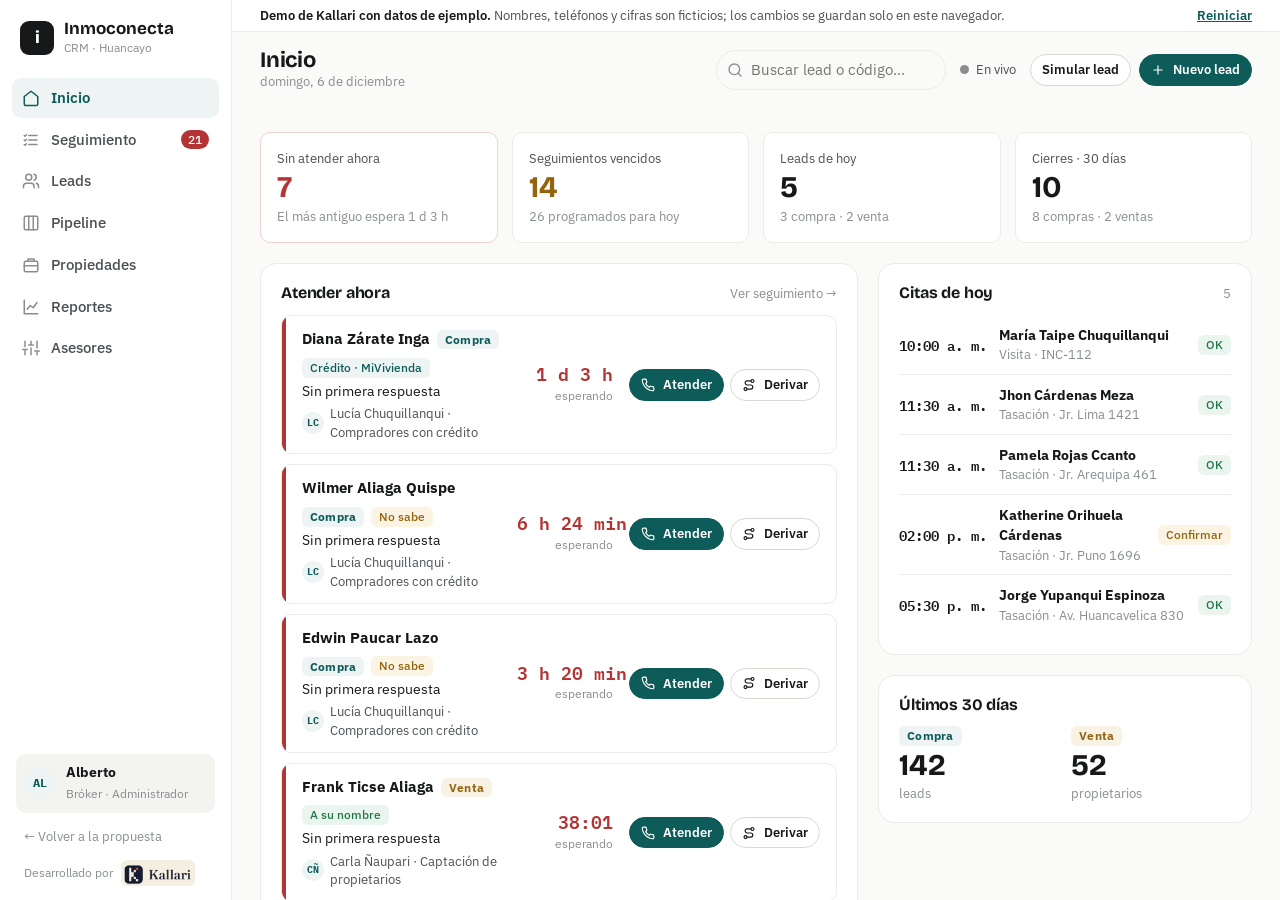
==== commit 8d8e315a: "Paleta blanca y elegante en la propuesta y la demo - Fondo casi blanco, superficies blancas con líne" ====
--- a/site/demo.html
+++ b/site/demo.html
@@ -3,7 +3,7 @@
 <head>
 <meta charset="utf-8">
 <meta name="viewport" content="width=device-width, initial-scale=1, viewport-fit=cover">
-<meta name="theme-color" content="#0f1f1e">
+<meta name="theme-color" content="#ffffff">
 <title>Inmoconecta CRM · Demo</title>
 <meta name="description" content="Demo funcional del CRM propuesto por Kallari para Inmoconecta Huancayo: leads de compra y venta, derivación por perfil de asesor, seguimiento, captación y stock.">
 <link rel="preconnect" href="https://fonts.googleapis.com">
--- a/site/assets/base.css
+++ b/site/assets/base.css
@@ -1,99 +1,40 @@
 /* Sistema visual compartido: propuesta + demo.
-   Concepto: valle del Mantaro — tinta petróleo profunda, acento verde-azulado de laguna andina,
-   dorado de ichu para lo que merece atención. Superficies frías, tipografía con carácter en títulos. */
+   Concepto: blanco limpio y elegante. Fondo casi blanco, superficies blancas con líneas finas,
+   tinta casi negra y un solo acento verde petróleo profundo. Siempre en modo claro (elección de diseño). */
 :root {
-  --bg: #eef2f1;
+  color-scheme: light;
+  --bg: #fafaf8;
   --surface: #ffffff;
-  --surface-2: #e4eae9;
-  --surface-3: #d8e0de;
-  --ink: #0f1f1e;
-  --ink-2: #455654;
-  --muted: #6f807d;
-  --line: #d2dbd9;
-  --line-strong: #b7c3c1;
-  --accent: #0a6b6a;
-  --accent-hover: #075554;
+  --surface-2: #f3f3f0;
+  --surface-3: #e6e6e1;
+  --ink: #16181a;
+  --ink-2: #4b4f54;
+  --muted: #898d92;
+  --line: #ebebe7;
+  --line-strong: #d8d8d2;
+  --accent: #0e5c5a;
+  --accent-hover: #0a4846;
   --accent-ink: #ffffff;
-  --accent-soft: #d3ebe8;
-  --gold: #a86f00;
-  --gold-soft: #f6e8c7;
-  --ok: #1b7a3c;
-  --ok-soft: #d8efdf;
-  --warn: #9a6200;
-  --warn-soft: #fbecc8;
-  --crit: #c02b2b;
-  --crit-soft: #fadcdc;
+  --accent-soft: #edf4f3;
+  --gold: #946613;
+  --gold-soft: #f8f2e4;
+  --ok: #23784a;
+  --ok-soft: #ebf5ef;
+  --warn: #92640d;
+  --warn-soft: #fbf4e3;
+  --crit: #b33434;
+  --crit-soft: #fbeeee;
   --crit-deep: #7d1515;
   --series-1: #2a78d6;
   --series-2: #eb6834;
   --series-3: #1baf7a;
-  --shadow: 0 1px 2px rgba(15, 31, 30, .06), 0 8px 24px -12px rgba(15, 31, 30, .18);
+  --shadow: 0 1px 2px rgba(22, 24, 26, .04), 0 12px 32px -16px rgba(22, 24, 26, .14);
   --font-display: "Bricolage Grotesque", "Avenir Next", "Segoe UI", system-ui, sans-serif;
   --font-body: "IBM Plex Sans", "Segoe UI", system-ui, -apple-system, sans-serif;
   --font-mono: "IBM Plex Mono", ui-monospace, "SFMono-Regular", Menlo, monospace;
   --r-sm: 6px;
   --r-md: 10px;
   --r-lg: 16px;
-}
-@media (prefers-color-scheme: dark) {
-  :root:not([data-theme="light"]) {
-    --bg: #0b1414;
-    --surface: #121e1e;
-    --surface-2: #192828;
-    --surface-3: #213333;
-    --ink: #e5eeec;
-    --ink-2: #a8b9b6;
-    --muted: #7d908d;
-    --line: #253736;
-    --line-strong: #35494a;
-    --accent: #3cbcb1;
-    --accent-hover: #5fd0c6;
-    --accent-ink: #042221;
-    --accent-soft: #123a38;
-    --gold: #e3ab35;
-    --gold-soft: #3a2c10;
-    --ok: #47c173;
-    --ok-soft: #133321;
-    --warn: #e7a63c;
-    --warn-soft: #3a2a0e;
-    --crit: #f06767;
-    --crit-soft: #3e1717;
-    --crit-deep: #ff9a9a;
-    --series-1: #3987e5;
-    --series-2: #d95926;
-    --series-3: #199e70;
-    --shadow: 0 1px 2px rgba(0, 0, 0, .4), 0 10px 30px -14px rgba(0, 0, 0, .7);
-    color-scheme: dark;
-  }
-}
-:root[data-theme="dark"] {
-  --bg: #0b1414;
-  --surface: #121e1e;
-  --surface-2: #192828;
-  --surface-3: #213333;
-  --ink: #e5eeec;
-  --ink-2: #a8b9b6;
-  --muted: #7d908d;
-  --line: #253736;
-  --line-strong: #35494a;
-  --accent: #3cbcb1;
-  --accent-hover: #5fd0c6;
-  --accent-ink: #042221;
-  --accent-soft: #123a38;
-  --gold: #e3ab35;
-  --gold-soft: #3a2c10;
-  --ok: #47c173;
-  --ok-soft: #133321;
-  --warn: #e7a63c;
-  --warn-soft: #3a2a0e;
-  --crit: #f06767;
-  --crit-soft: #3e1717;
-  --crit-deep: #ff9a9a;
-  --series-1: #3987e5;
-  --series-2: #d95926;
-  --series-3: #199e70;
-  --shadow: 0 1px 2px rgba(0, 0, 0, .4), 0 10px 30px -14px rgba(0, 0, 0, .7);
-  color-scheme: dark;
 }
 
 *, *::before, *::after { box-sizing: border-box; }
--- a/site/assets/demo.css
+++ b/site/assets/demo.css
@@ -2,42 +2,40 @@
    Menos bordes y colores: la jerarquía la marcan el espacio y el peso tipográfico. */
 html, body { height: 100%; }
 body { overflow: hidden; }
-:root { --side-ink: #dfe9e7; --side-muted: #8fa5a2; --side-hover: rgba(255,255,255,.07); --side-active: rgba(60,188,177,.18); --side-accent: #6fd6cc; --side-bg: #0f1f1e; --bn-h: 64px; }
-@media (prefers-color-scheme: dark) { :root:not([data-theme="light"]) { --side-bg: #070e0e; } }
-:root[data-theme="dark"] { --side-bg: #070e0e; }
+:root { --side-ink: var(--ink-2); --side-muted: var(--muted); --side-hover: var(--surface-2); --side-active: var(--accent-soft); --side-accent: var(--accent); --side-bg: var(--surface); --bn-h: 64px; }
 
 .app { display: grid; grid-template-columns: 232px minmax(0, 1fr); height: 100%; }
 
 /* ---------- Barra lateral ---------- */
-.side { background: var(--side-bg); color: var(--side-ink); display: flex; flex-direction: column; padding: 20px 12px 14px; gap: 22px; overflow-y: auto; min-height: 0; }
+.side { border-right: 1px solid var(--line); background: var(--side-bg); color: var(--side-ink); display: flex; flex-direction: column; padding: 20px 12px 14px; gap: 22px; overflow-y: auto; min-height: 0; }
 .brand { display: flex; align-items: center; gap: 10px; padding: 0 8px; }
-.brand-mark { width: 34px; height: 34px; border-radius: 9px; display: grid; place-items: center; background: var(--side-active); color: var(--side-accent); font-family: var(--font-display); font-weight: 800; font-size: 17px; }
-.brand-name { font-family: var(--font-display); font-weight: 700; font-size: 17px; color: #fff; line-height: 1.1; }
+.brand-mark { width: 34px; height: 34px; border-radius: 9px; display: grid; place-items: center; background: var(--ink); color: #fff; font-family: var(--font-display); font-weight: 800; font-size: 17px; }
+.brand-name { font-family: var(--font-display); font-weight: 700; font-size: 17px; color: var(--ink); line-height: 1.1; }
 .brand-sub { font-size: 11.5px; color: var(--side-muted); }
 .nav { display: flex; flex-direction: column; gap: 2px; }
 .nav a { display: flex; align-items: center; gap: 11px; padding: 9px 10px; border-radius: 9px; color: var(--side-ink); text-decoration: none; font-size: 14.5px; font-weight: 500; }
 .nav a:hover { background: var(--side-hover); }
-.nav a.active { background: var(--side-active); color: #fff; }
+.nav a.active { background: var(--side-active); color: var(--accent); font-weight: 600; }
 .nav a.active svg { color: var(--side-accent); }
 .nav svg { width: 18px; height: 18px; flex: none; color: var(--side-muted); }
-.count { margin-left: auto; font-family: var(--font-mono); font-size: 11.5px; padding: 1px 7px; border-radius: 999px; background: rgba(255,255,255,.1); color: var(--side-ink); }
-.count.hot { background: #e04848; color: #fff; }
+.count { margin-left: auto; font-family: var(--font-mono); font-size: 11.5px; padding: 1px 7px; border-radius: 999px; background: var(--surface-2); color: var(--ink-2); }
+.count.hot { background: var(--crit); color: #fff; }
 .side-foot { margin-top: auto; display: flex; flex-direction: column; gap: 10px; padding: 0 4px; }
-.me { display: flex; align-items: center; gap: 10px; padding: 8px; border-radius: 10px; background: rgba(255,255,255,.05); }
+.me { display: flex; align-items: center; gap: 10px; padding: 8px; border-radius: 10px; background: var(--surface-2); }
 .me .avatar { background: var(--side-active); color: var(--side-accent); }
-.me b { color: #fff; font-size: 13.5px; display: block; }
+.me b { color: var(--ink); font-size: 13.5px; display: block; }
 .me span { color: var(--side-muted); font-size: 12px; }
 .side-link { color: var(--side-muted); font-size: 13px; text-decoration: none; padding: 4px 8px; }
-.side-link:hover { color: #fff; }
+.side-link:hover { color: var(--ink); }
 .made-by { display: flex; align-items: center; gap: 8px; padding: 0 8px; font-size: 11.5px; color: var(--side-muted); }
 .made-by img { height: 26px; width: auto; border-radius: 6px; }
 
 /* ---------- Área principal ---------- */
 .main { display: flex; flex-direction: column; min-width: 0; min-height: 0; }
-.demo-banner { display: flex; align-items: center; gap: 12px; padding: 6px 28px; background: var(--gold-soft); font-size: 12.5px; }
-.demo-banner b { color: var(--gold); }
+.demo-banner { display: flex; align-items: center; gap: 12px; padding: 6px 28px; background: var(--surface); border-bottom: 1px solid var(--line); font-size: 12.5px; color: var(--ink-2); }
+.demo-banner b { color: var(--ink); font-weight: 600; }
 .demo-banner button { margin-left: auto; background: none; border: 0; padding: 0; color: var(--accent); font-weight: 600; cursor: pointer; text-decoration: underline; font-size: 12.5px; }
-.top { display: flex; align-items: center; gap: 12px; padding: 14px 28px; background: var(--surface); border-bottom: 1px solid var(--line); }
+.top { display: flex; align-items: center; gap: 12px; padding: 16px 28px; background: var(--bg); }
 .top h1 { font-size: 22px; font-weight: 700; }
 .top .sub { color: var(--muted); font-size: 13px; overflow-wrap: anywhere; }
 .top-titles { min-width: 0; }
@@ -76,7 +74,7 @@
 .kpi .value { font-family: var(--font-display); font-size: 30px; font-weight: 700; line-height: 1.15; }
 .kpi .value small { font-size: 15px; color: var(--ink-2); }
 .kpi .foot { font-size: 12.5px; color: var(--muted); }
-.kpi.alert { background: var(--crit-soft); }
+.kpi.alert { border-color: #f0d2d2; }
 .kpi.alert .value { color: var(--crit); }
 .kpi.warn .value { color: var(--warn); }
 
@@ -418,3 +416,17 @@
 /* Inicio: filas compactas para bajar la carga visual */
 .card .frow-sub { display: none; }
 @media (max-width: 640px) { .card .frow-who { display: none; } }
+
+/* Paleta blanca: superficies blancas separadas por líneas finas en lugar de sombras */
+.card, .kpi, .llist, .prop, .flist > .frow, .panel { border: 1px solid var(--line); box-shadow: none; }
+.kpi { border-color: var(--line); }
+a.kpi:hover, .prop:hover { border-color: var(--accent); }
+.kpi.alert { border-color: #f0d2d2; }
+.card .frow { border: 1px solid var(--line); background: var(--surface); }
+.col { background: var(--surface-2); }
+.kcard { border-color: var(--line); }
+.drawer { background: var(--bg); }
+.bottom-nav { box-shadow: 0 -1px 0 var(--line); }
+/* El cajón cerrado no debe proyectar sombra sobre la página */
+.drawer { visibility: hidden; transition: transform .24s cubic-bezier(.2,.7,.2,1), visibility 0s linear .24s; }
+.drawer.show { visibility: visible; transition: transform .24s cubic-bezier(.2,.7,.2,1); }
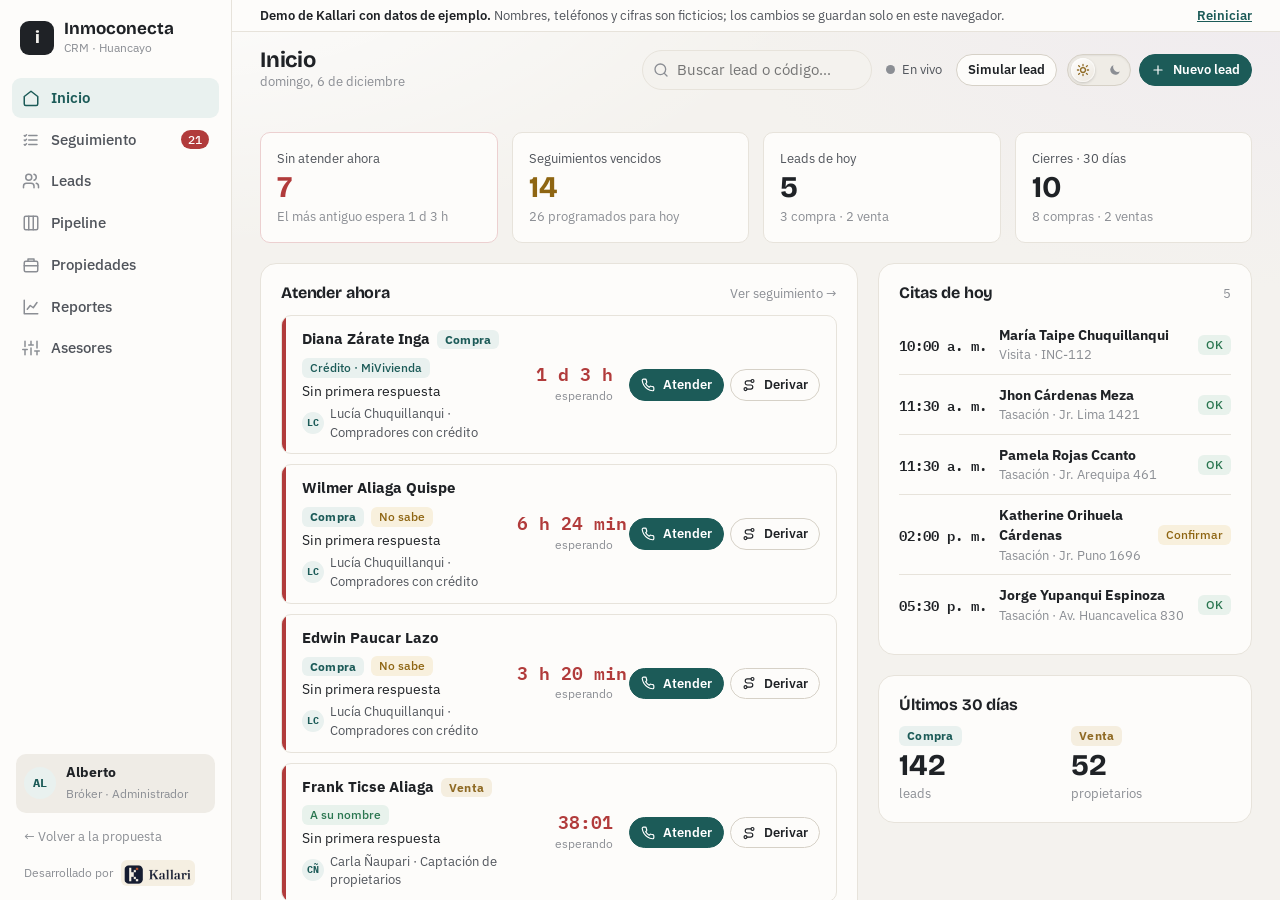
==== commit b9c06a78: "Tonos perla y botón de modo claro/oscuro - Paleta perla: fondo nácar con brillo suave, superficies b" ====
--- a/site/demo.html
+++ b/site/demo.html
@@ -3,7 +3,7 @@
 <head>
 <meta charset="utf-8">
 <meta name="viewport" content="width=device-width, initial-scale=1, viewport-fit=cover">
-<meta name="theme-color" content="#ffffff">
+<meta name="theme-color" content="#f4f2ee">
 <title>Inmoconecta CRM · Demo</title>
 <meta name="description" content="Demo funcional del CRM propuesto por Kallari para Inmoconecta Huancayo: leads de compra y venta, derivación por perfil de asesor, seguimiento, captación y stock.">
 <link rel="preconnect" href="https://fonts.googleapis.com">
@@ -11,6 +11,7 @@
 <link rel="stylesheet" href="https://fonts.googleapis.com/css2?family=Bricolage+Grotesque:opsz,wght@12..96,500;12..96,700;12..96,800&family=IBM+Plex+Mono:wght@400;500;600&family=IBM+Plex+Sans:wght@400;500;600;700&display=swap">
 <link rel="stylesheet" href="assets/base.css">
 <link rel="stylesheet" href="assets/demo.css">
+<script src="assets/theme.js"></script>
 </head>
 <body>
 <div class="app">
@@ -51,6 +52,7 @@
         </div>
         <button type="button" class="live-toggle hide-sm" id="live-toggle" title="Entra un lead simulado cada 45 segundos" aria-pressed="false"><span class="live-dot"></span><span>En vivo</span></button>
         <button class="btn sm hide-sm" id="sim-lead" type="button">Simular lead</button>
+        <button type="button" class="theme-toggle" data-theme-toggle></button>
         <button class="btn primary sm" id="new-lead-top" type="button"></button>
       </div>
     </header>
--- a/site/assets/base.css
+++ b/site/assets/base.css
@@ -1,34 +1,37 @@
 /* Sistema visual compartido: propuesta + demo.
-   Concepto: blanco limpio y elegante. Fondo casi blanco, superficies blancas con líneas finas,
-   tinta casi negra y un solo acento verde petróleo profundo. Siempre en modo claro (elección de diseño). */
+   Concepto «perla»: fondo nácar con un brillo suave, superficies blanco perla, tinta grafito
+   y un acento verde petróleo. El modo noche invierte a grafito profundo con texto perla.
+   El tema lo elige la persona con el interruptor (atributo data-theme en <html>). */
 :root {
   color-scheme: light;
-  --bg: #fafaf8;
-  --surface: #ffffff;
-  --surface-2: #f3f3f0;
-  --surface-3: #e6e6e1;
-  --ink: #16181a;
-  --ink-2: #4b4f54;
-  --muted: #898d92;
-  --line: #ebebe7;
-  --line-strong: #d8d8d2;
-  --accent: #0e5c5a;
-  --accent-hover: #0a4846;
+  --bg: #f4f2ee;
+  --bg-sheen: radial-gradient(1100px 520px at 12% -8%, rgba(255,255,255,.95) 0%, rgba(255,255,255,0) 62%), radial-gradient(900px 480px at 100% 0%, rgba(236,230,240,.55) 0%, rgba(236,230,240,0) 60%);
+  --surface: #fdfcfa;
+  --surface-2: #efece6;
+  --surface-3: #e3dfd7;
+  --ink: #1f2226;
+  --ink-2: #50545b;
+  --muted: #8b8e94;
+  --line: #e7e3db;
+  --line-strong: #d6d1c7;
+  --accent: #1c5b58;
+  --accent-hover: #144745;
   --accent-ink: #ffffff;
-  --accent-soft: #edf4f3;
-  --gold: #946613;
-  --gold-soft: #f8f2e4;
-  --ok: #23784a;
-  --ok-soft: #ebf5ef;
-  --warn: #92640d;
-  --warn-soft: #fbf4e3;
-  --crit: #b33434;
-  --crit-soft: #fbeeee;
+  --accent-soft: #e9f1ef;
+  --gold: #8f6a24;
+  --gold-soft: #f5eedf;
+  --ok: #2a7650;
+  --ok-soft: #e8f2ec;
+  --warn: #8e6512;
+  --warn-soft: #f8f0dd;
+  --crit: #b13b3b;
+  --crit-soft: #f8eaea;
+  --crit-line: #ecd0d0;
   --crit-deep: #7d1515;
   --series-1: #2a78d6;
   --series-2: #eb6834;
   --series-3: #1baf7a;
-  --shadow: 0 1px 2px rgba(22, 24, 26, .04), 0 12px 32px -16px rgba(22, 24, 26, .14);
+  --shadow: 0 1px 2px rgba(31, 34, 38, .04), 0 14px 34px -18px rgba(31, 34, 38, .18);
   --font-display: "Bricolage Grotesque", "Avenir Next", "Segoe UI", system-ui, sans-serif;
   --font-body: "IBM Plex Sans", "Segoe UI", system-ui, -apple-system, sans-serif;
   --font-mono: "IBM Plex Mono", ui-monospace, "SFMono-Regular", Menlo, monospace;
@@ -36,12 +39,45 @@
   --r-md: 10px;
   --r-lg: 16px;
 }
+:root[data-theme="dark"] {
+  color-scheme: dark;
+  --bg: #121315;
+  --bg-sheen: radial-gradient(1100px 520px at 12% -8%, rgba(120,150,146,.10) 0%, rgba(120,150,146,0) 62%), radial-gradient(900px 480px at 100% 0%, rgba(150,140,170,.08) 0%, rgba(150,140,170,0) 60%);
+  --surface: #1a1c1f;
+  --surface-2: #232529;
+  --surface-3: #2e3135;
+  --ink: #eeebe5;
+  --ink-2: #b9b6b0;
+  --muted: #85858a;
+  --line: #2a2c30;
+  --line-strong: #3a3d42;
+  --accent: #7cc6bd;
+  --accent-hover: #9ad6ce;
+  --accent-ink: #0f1a19;
+  --accent-soft: #1d2d2c;
+  --gold: #d8b36a;
+  --gold-soft: #2e281b;
+  --ok: #6fc394;
+  --ok-soft: #1a2b22;
+  --warn: #dcae5a;
+  --warn-soft: #2f2716;
+  --crit: #ee8282;
+  --crit-soft: #321e1f;
+  --crit-line: #4a2a2b;
+  --crit-deep: #ffb0b0;
+  --series-1: #3987e5;
+  --series-2: #d95926;
+  --series-3: #199e70;
+  --shadow: 0 1px 2px rgba(0, 0, 0, .35), 0 14px 34px -18px rgba(0, 0, 0, .7);
+}
 
 *, *::before, *::after { box-sizing: border-box; }
 html { -webkit-text-size-adjust: 100%; }
 body {
   margin: 0;
   background: var(--bg);
+  background-image: var(--bg-sheen);
+  background-attachment: fixed;
   color: var(--ink);
   font-family: var(--font-body);
   font-size: 15px;
@@ -86,3 +122,26 @@
 @media (prefers-reduced-motion: reduce) {
   *, *::before, *::after { animation-duration: .01ms !important; animation-iteration-count: 1 !important; transition-duration: .01ms !important; }
 }
+
+/* ---------- Interruptor de tema (sol / luna) ---------- */
+.theme-toggle {
+  position: relative; display: inline-flex; align-items: center; justify-content: space-between;
+  width: 64px; height: 32px; padding: 0 8px; border-radius: 999px; cursor: pointer; flex: none;
+  border: 1px solid var(--line-strong); background: var(--surface-2);
+  box-shadow: inset 0 1px 2px rgba(0,0,0,.06);
+  transition: background .3s, border-color .3s;
+}
+.theme-toggle svg { width: 14px; height: 14px; position: relative; z-index: 1; transition: color .3s, opacity .3s; }
+.theme-toggle .sun { color: var(--gold); }
+.theme-toggle .moon { color: var(--muted); }
+.theme-toggle .knob {
+  position: absolute; top: 3px; left: 3px; width: 24px; height: 24px; border-radius: 50%;
+  background: linear-gradient(145deg, #ffffff, #ece7de);
+  box-shadow: 0 1px 3px rgba(0,0,0,.18), inset 0 0 0 1px rgba(255,255,255,.6);
+  transition: transform .35s cubic-bezier(.3,1.4,.5,1), background .3s;
+}
+.theme-toggle:hover { border-color: var(--accent); }
+:root[data-theme="dark"] .theme-toggle .knob { transform: translateX(32px); background: linear-gradient(145deg, #3a3e44, #24272b); box-shadow: 0 1px 3px rgba(0,0,0,.5), inset 0 0 0 1px rgba(255,255,255,.08); }
+:root[data-theme="dark"] .theme-toggle .sun { color: var(--muted); }
+:root[data-theme="dark"] .theme-toggle .moon { color: #e6dcc0; }
+.theme-switching, .theme-switching * { transition: background-color .35s, color .35s, border-color .35s !important; }
--- a/site/assets/demo.css
+++ b/site/assets/demo.css
@@ -9,7 +9,7 @@
 /* ---------- Barra lateral ---------- */
 .side { border-right: 1px solid var(--line); background: var(--side-bg); color: var(--side-ink); display: flex; flex-direction: column; padding: 20px 12px 14px; gap: 22px; overflow-y: auto; min-height: 0; }
 .brand { display: flex; align-items: center; gap: 10px; padding: 0 8px; }
-.brand-mark { width: 34px; height: 34px; border-radius: 9px; display: grid; place-items: center; background: var(--ink); color: #fff; font-family: var(--font-display); font-weight: 800; font-size: 17px; }
+.brand-mark { width: 34px; height: 34px; border-radius: 9px; display: grid; place-items: center; background: var(--ink); color: var(--bg); font-family: var(--font-display); font-weight: 800; font-size: 17px; }
 .brand-name { font-family: var(--font-display); font-weight: 700; font-size: 17px; color: var(--ink); line-height: 1.1; }
 .brand-sub { font-size: 11.5px; color: var(--side-muted); }
 .nav { display: flex; flex-direction: column; gap: 2px; }
@@ -74,7 +74,7 @@
 .kpi .value { font-family: var(--font-display); font-size: 30px; font-weight: 700; line-height: 1.15; }
 .kpi .value small { font-size: 15px; color: var(--ink-2); }
 .kpi .foot { font-size: 12.5px; color: var(--muted); }
-.kpi.alert { border-color: #f0d2d2; }
+.kpi.alert { border-color: var(--crit-line); }
 .kpi.alert .value { color: var(--crit); }
 .kpi.warn .value { color: var(--warn); }
 
@@ -421,7 +421,7 @@
 .card, .kpi, .llist, .prop, .flist > .frow, .panel { border: 1px solid var(--line); box-shadow: none; }
 .kpi { border-color: var(--line); }
 a.kpi:hover, .prop:hover { border-color: var(--accent); }
-.kpi.alert { border-color: #f0d2d2; }
+.kpi.alert { border-color: var(--crit-line); }
 .card .frow { border: 1px solid var(--line); background: var(--surface); }
 .col { background: var(--surface-2); }
 .kcard { border-color: var(--line); }
@@ -430,3 +430,8 @@
 /* El cajón cerrado no debe proyectar sombra sobre la página */
 .drawer { visibility: hidden; transition: transform .24s cubic-bezier(.2,.7,.2,1), visibility 0s linear .24s; }
 .drawer.show { visibility: visible; transition: transform .24s cubic-bezier(.2,.7,.2,1); }
+
+/* Perla: el fondo nácar se ve detrás del área de trabajo */
+.app { background: transparent; }
+.main, .view, .top { background: transparent; }
+.theme-toggle { margin-left: 2px; }
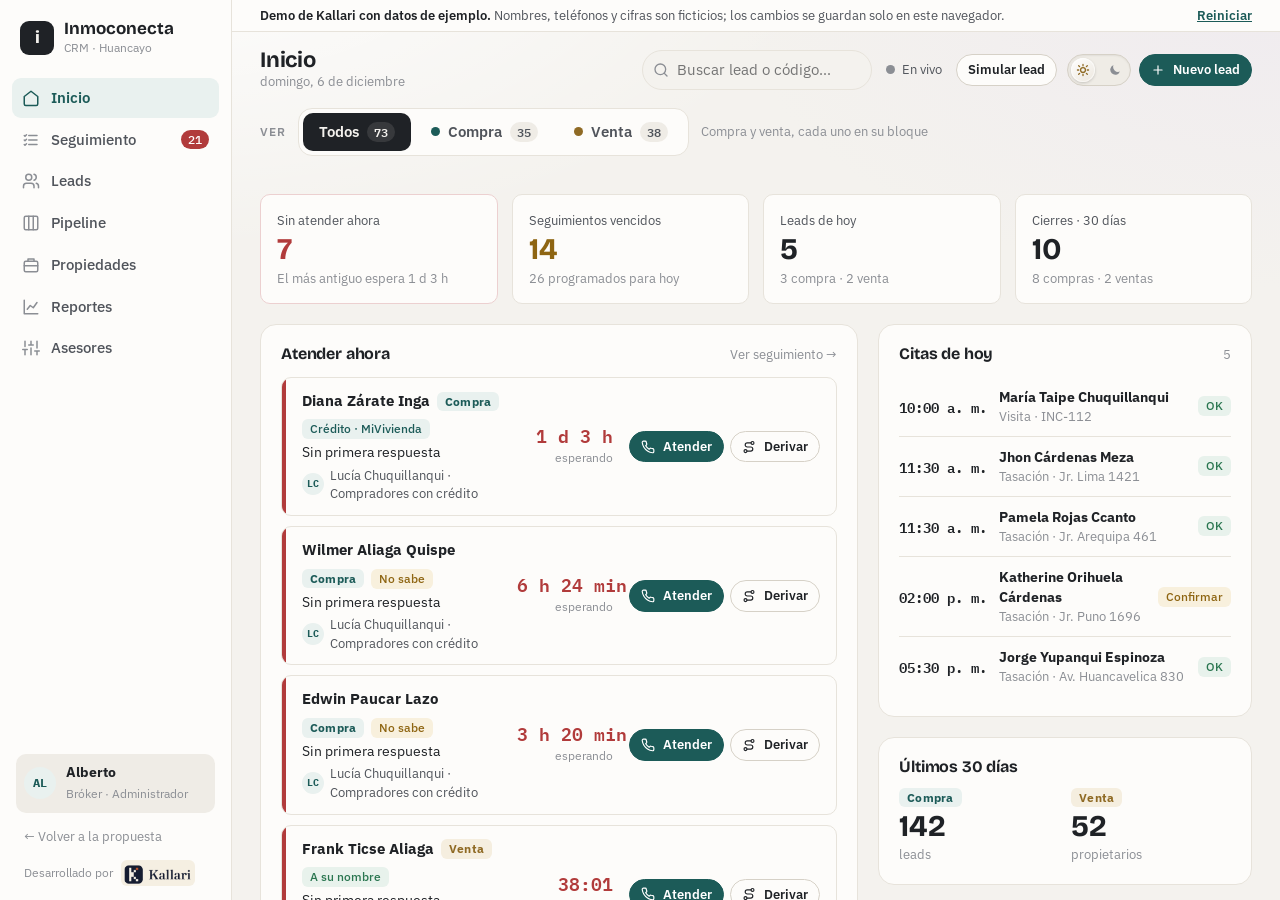
==== commit a8922e6d: "Selector global Compra / Venta y vistas separadas - Barra «Ver: Todos · Compra · Venta» arriba de In" ====
--- a/site/demo.html
+++ b/site/demo.html
@@ -56,6 +56,7 @@
         <button class="btn primary sm" id="new-lead-top" type="button"></button>
       </div>
     </header>
+    <div class="tipo-bar" id="tipo-bar" hidden></div>
     <main class="view" id="view" tabindex="-1"></main>
   </div>
 </div>
--- a/site/assets/demo.css
+++ b/site/assets/demo.css
@@ -435,3 +435,41 @@
 .app { background: transparent; }
 .main, .view, .top { background: transparent; }
 .theme-toggle { margin-left: 2px; }
+
+/* ---------- Selector global Compra / Venta ---------- */
+.tipo-bar { display: flex; align-items: center; gap: 12px; padding: 0 28px 14px; flex-wrap: wrap; }
+.tipo-label { font-size: 12px; font-weight: 600; letter-spacing: .08em; text-transform: uppercase; color: var(--muted); }
+.tipo-switch { display: inline-flex; gap: 4px; padding: 4px; border-radius: 14px; background: var(--surface); border: 1px solid var(--line); }
+.tipo-switch button { display: inline-flex; align-items: center; gap: 8px; padding: 8px 16px; border: 0; border-radius: 10px; background: none; cursor: pointer; font-size: 14.5px; font-weight: 600; color: var(--ink-2); transition: background .2s, color .2s; }
+.tipo-switch button i { width: 9px; height: 9px; border-radius: 50%; }
+.tipo-switch button.c i { background: var(--accent); }
+.tipo-switch button.v i { background: var(--gold); }
+.tipo-switch button b { font-family: var(--font-mono); font-size: 12px; font-weight: 600; padding: 1px 7px; border-radius: 999px; background: var(--surface-2); color: var(--ink-2); }
+.tipo-switch button:hover { color: var(--ink); }
+.tipo-switch button.on { background: var(--ink); color: var(--bg); }
+.tipo-switch button.on b { background: rgba(127,127,127,.25); color: inherit; }
+.tipo-switch button.c.on { background: var(--accent); color: var(--accent-ink); }
+.tipo-switch button.v.on { background: var(--gold); color: var(--surface); }
+.tipo-switch button.on i { background: currentColor; }
+.tipo-hint { font-size: 13px; color: var(--muted); }
+.tipo-hint b { color: var(--ink); }
+
+.tblocks { display: grid; grid-template-columns: repeat(2, minmax(0, 1fr)); gap: 20px; align-items: start; }
+.tblock { display: flex; flex-direction: column; gap: 12px; min-width: 0; }
+.tblock-head { display: flex; align-items: flex-end; justify-content: space-between; gap: 12px; flex-wrap: wrap; padding-left: 14px; border-left: 3px solid var(--accent); }
+.tblock.venta .tblock-head { border-left-color: var(--gold); }
+.tblock-head h2 { font-size: 19px; margin-top: 4px; }
+.tblock-head p { font-size: 13px; color: var(--muted); margin-top: 2px; }
+.tblocks .lrow { grid-template-columns: minmax(0, 1fr) auto; }
+.tblocks .lrow-tags .tipo { display: none; }
+.tblocks .lrow-stage, .tblocks .lrow-time { display: none; }
+.tblocks .lrow-agent > span:not(.avatar) { display: none; }
+.list-head { display: flex; align-items: center; gap: 10px; font-size: 15px; }
+.view-inner > .tblock + .tblock { margin-top: 12px; }
+@media (max-width: 1100px) { .tblocks { grid-template-columns: minmax(0, 1fr); } }
+@media (max-width: 900px) {
+  .tipo-bar { padding: 0 16px 12px; gap: 8px; }
+  .tipo-label, .tipo-hint { display: none; }
+  .tipo-switch { width: 100%; }
+  .tipo-switch button { flex: 1; justify-content: center; padding: 9px 6px; font-size: 14px; }
+}
